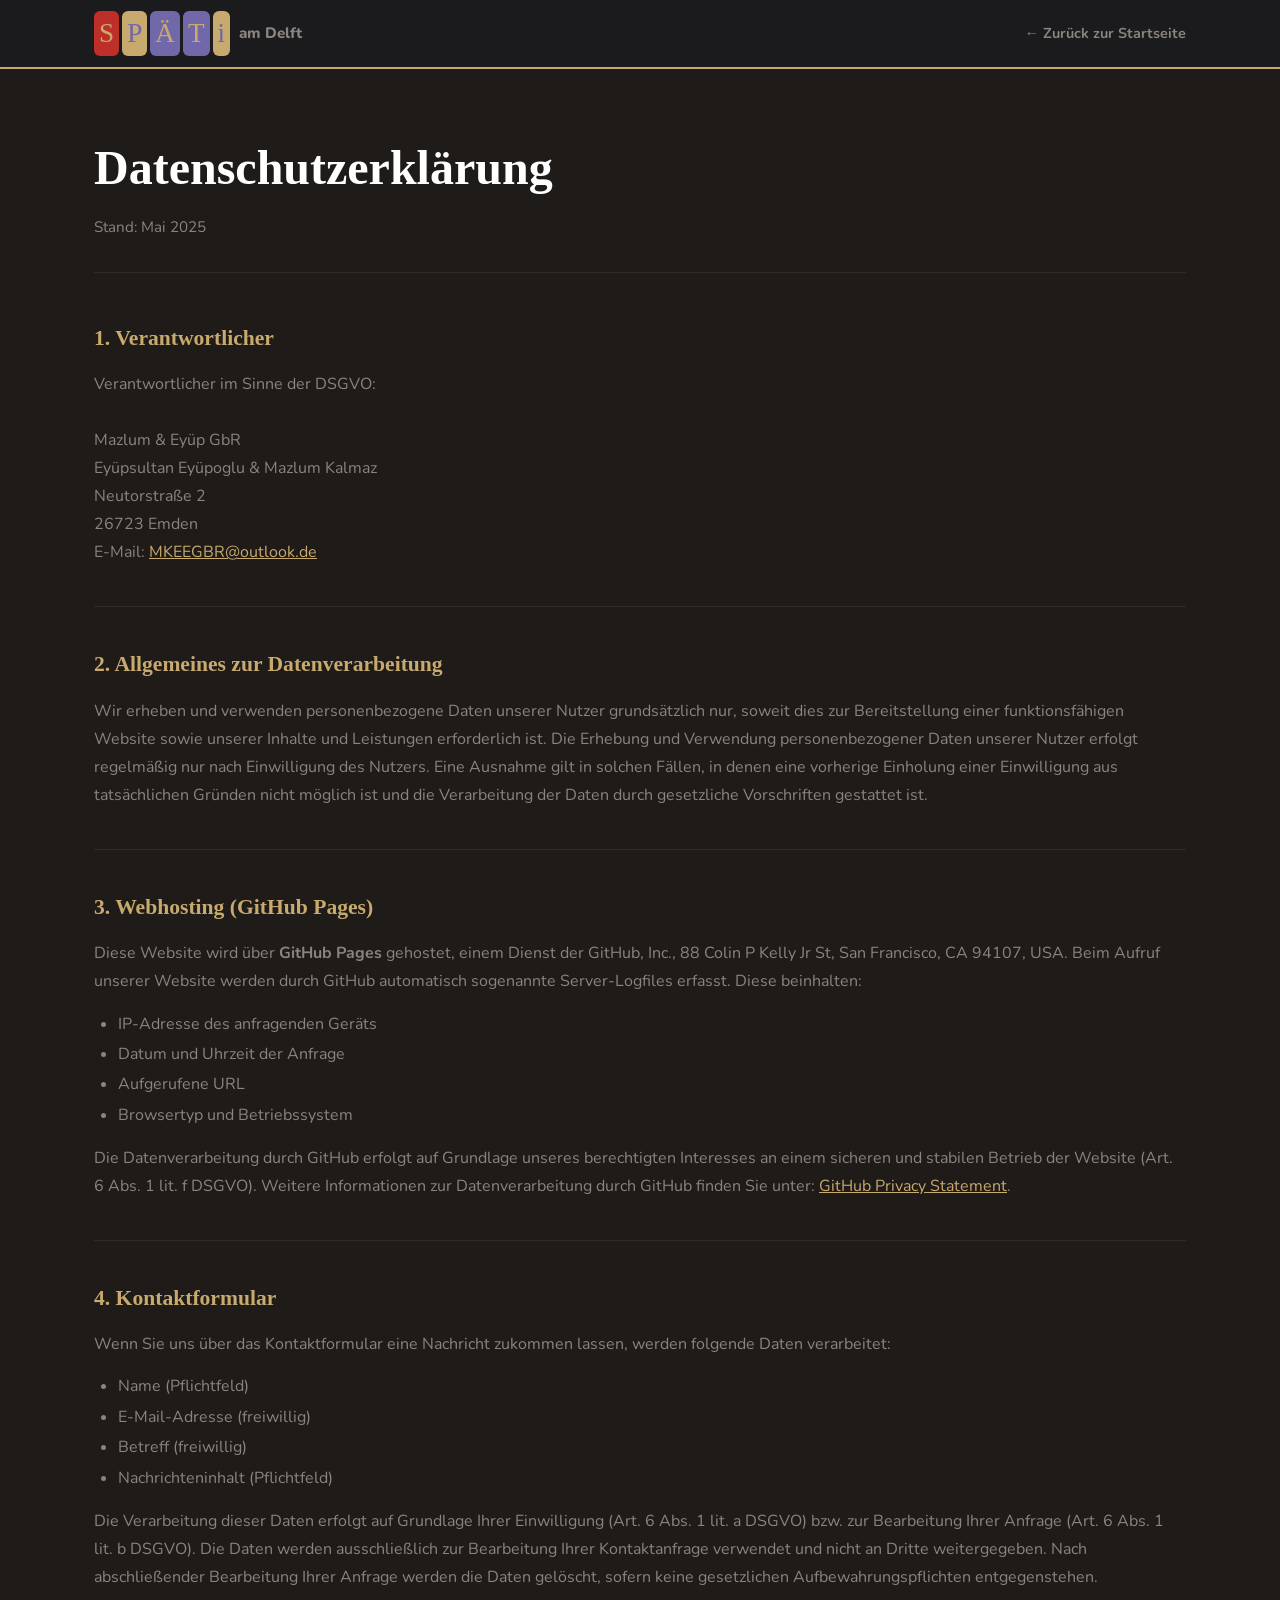
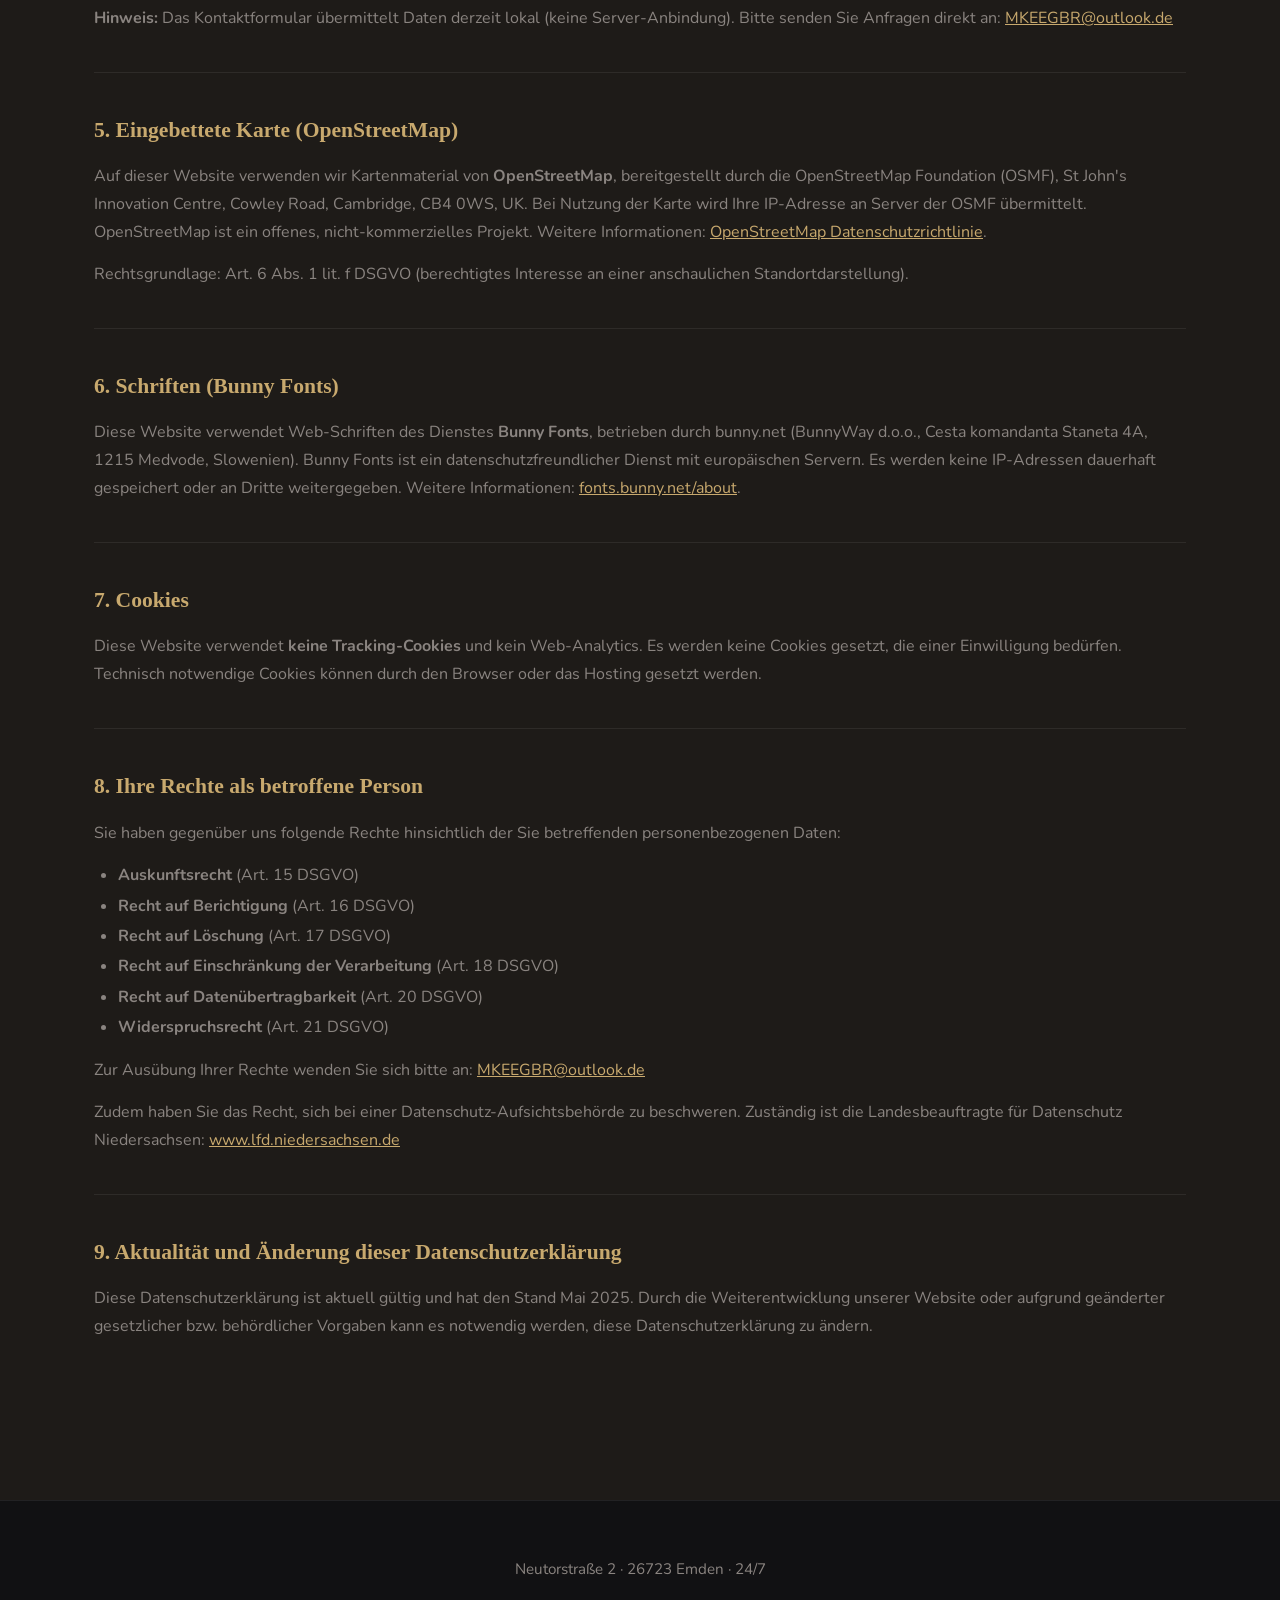
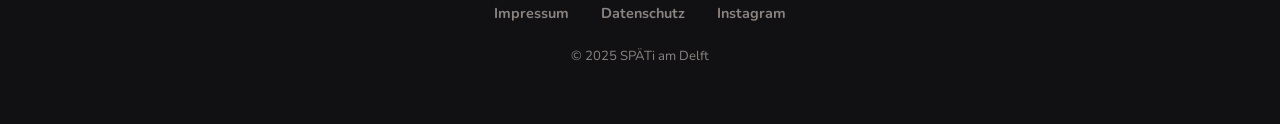
==== datenschutz.html @ f05d7976 "Add Impressum, Datenschutz and fix GDPR compliance - impressum.html: Mazlum & Eyüp GbR, both partner" ====
<!DOCTYPE html>
<html lang="de">
<head>
  <meta charset="UTF-8">
  <meta name="viewport" content="width=device-width, initial-scale=1.0">
  <title>Datenschutzerklärung – SPÄTi am Delft</title>
  <meta name="robots" content="noindex, follow">
  <link rel="preconnect" href="https://fonts.bunny.net">
  <link href="https://fonts.bunny.net/css?family=playfair-display:700,900|fredoka-one:400|nunito:400,600,700,800,900&display=swap" rel="stylesheet">
  <link rel="stylesheet" href="style.css">
  <link rel="stylesheet" href="legal.css">
</head>
<body>

  <nav id="navbar">
    <div class="nav-container">
      <a href="index.html" class="nav-logo">
        <span class="logo-s">S</span><span class="logo-p">P</span><span class="logo-ae">Ä</span><span class="logo-t">T</span><span class="logo-i">i</span>
        <span class="logo-delft">am Delft</span>
      </a>
      <a href="index.html" class="btn-back">← Zurück zur Startseite</a>
    </div>
  </nav>

  <main class="legal-page">
    <div class="container">
      <h1>Datenschutzerklärung</h1>
      <p class="legal-intro">Stand: Mai 2025</p>

      <section class="legal-section">
        <h2>1. Verantwortlicher</h2>
        <p>
          Verantwortlicher im Sinne der DSGVO:<br><br>
          Mazlum &amp; Eyüp GbR<br>
          Eyüpsultan Eyüpoglu &amp; Mazlum Kalmaz<br>
          Neutorstraße 2<br>
          26723 Emden<br>
          E-Mail: <a href="mailto:MKEEGBR@outlook.de">MKEEGBR@outlook.de</a>
        </p>
      </section>

      <section class="legal-section">
        <h2>2. Allgemeines zur Datenverarbeitung</h2>
        <p>
          Wir erheben und verwenden personenbezogene Daten unserer Nutzer grundsätzlich nur, soweit dies
          zur Bereitstellung einer funktionsfähigen Website sowie unserer Inhalte und Leistungen erforderlich ist.
          Die Erhebung und Verwendung personenbezogener Daten unserer Nutzer erfolgt regelmäßig nur nach
          Einwilligung des Nutzers. Eine Ausnahme gilt in solchen Fällen, in denen eine vorherige Einholung
          einer Einwilligung aus tatsächlichen Gründen nicht möglich ist und die Verarbeitung der Daten durch
          gesetzliche Vorschriften gestattet ist.
        </p>
      </section>

      <section class="legal-section">
        <h2>3. Webhosting (GitHub Pages)</h2>
        <p>
          Diese Website wird über <strong>GitHub Pages</strong> gehostet, einem Dienst der GitHub, Inc., 88 Colin P Kelly Jr St,
          San Francisco, CA 94107, USA. Beim Aufruf unserer Website werden durch GitHub automatisch
          sogenannte Server-Logfiles erfasst. Diese beinhalten:
        </p>
        <ul>
          <li>IP-Adresse des anfragenden Geräts</li>
          <li>Datum und Uhrzeit der Anfrage</li>
          <li>Aufgerufene URL</li>
          <li>Browsertyp und Betriebssystem</li>
        </ul>
        <p>
          Die Datenverarbeitung durch GitHub erfolgt auf Grundlage unseres berechtigten Interesses an einem
          sicheren und stabilen Betrieb der Website (Art. 6 Abs. 1 lit. f DSGVO). Weitere Informationen zur
          Datenverarbeitung durch GitHub finden Sie unter:
          <a href="https://docs.github.com/en/site-policy/privacy-policies/github-general-privacy-statement" target="_blank" rel="noopener noreferrer">GitHub Privacy Statement</a>.
        </p>
      </section>

      <section class="legal-section">
        <h2>4. Kontaktformular</h2>
        <p>
          Wenn Sie uns über das Kontaktformular eine Nachricht zukommen lassen, werden folgende Daten
          verarbeitet:
        </p>
        <ul>
          <li>Name (Pflichtfeld)</li>
          <li>E-Mail-Adresse (freiwillig)</li>
          <li>Betreff (freiwillig)</li>
          <li>Nachrichteninhalt (Pflichtfeld)</li>
        </ul>
        <p>
          Die Verarbeitung dieser Daten erfolgt auf Grundlage Ihrer Einwilligung (Art. 6 Abs. 1 lit. a DSGVO)
          bzw. zur Bearbeitung Ihrer Anfrage (Art. 6 Abs. 1 lit. b DSGVO). Die Daten werden ausschließlich
          zur Bearbeitung Ihrer Kontaktanfrage verwendet und nicht an Dritte weitergegeben. Nach abschließender
          Bearbeitung Ihrer Anfrage werden die Daten gelöscht, sofern keine gesetzlichen
          Aufbewahrungspflichten entgegenstehen.
        </p>
        <p>
          <strong>Hinweis:</strong> Das Kontaktformular übermittelt Daten derzeit lokal (keine Server-Anbindung).
          Bitte senden Sie Anfragen direkt an:
          <a href="mailto:MKEEGBR@outlook.de">MKEEGBR@outlook.de</a>
        </p>
      </section>

      <section class="legal-section">
        <h2>5. Eingebettete Karte (OpenStreetMap)</h2>
        <p>
          Auf dieser Website verwenden wir Kartenmaterial von <strong>OpenStreetMap</strong>, bereitgestellt durch die
          OpenStreetMap Foundation (OSMF), St John's Innovation Centre, Cowley Road, Cambridge, CB4 0WS, UK.
          Bei Nutzung der Karte wird Ihre IP-Adresse an Server der OSMF übermittelt. OpenStreetMap ist ein
          offenes, nicht-kommerzielles Projekt. Weitere Informationen:
          <a href="https://wiki.osmfoundation.org/wiki/Privacy_Policy" target="_blank" rel="noopener noreferrer">OpenStreetMap Datenschutzrichtlinie</a>.
        </p>
        <p>
          Rechtsgrundlage: Art. 6 Abs. 1 lit. f DSGVO (berechtigtes Interesse an einer anschaulichen
          Standortdarstellung).
        </p>
      </section>

      <section class="legal-section">
        <h2>6. Schriften (Bunny Fonts)</h2>
        <p>
          Diese Website verwendet Web-Schriften des Dienstes <strong>Bunny Fonts</strong>, betrieben durch
          bunny.net (BunnyWay d.o.o., Cesta komandanta Staneta 4A, 1215 Medvode, Slowenien).
          Bunny Fonts ist ein datenschutzfreundlicher Dienst mit europäischen Servern. Es werden
          keine IP-Adressen dauerhaft gespeichert oder an Dritte weitergegeben.
          Weitere Informationen: <a href="https://fonts.bunny.net/about" target="_blank" rel="noopener noreferrer">fonts.bunny.net/about</a>.
        </p>
      </section>

      <section class="legal-section">
        <h2>7. Cookies</h2>
        <p>
          Diese Website verwendet <strong>keine Tracking-Cookies</strong> und kein Web-Analytics. Es werden
          keine Cookies gesetzt, die einer Einwilligung bedürfen. Technisch notwendige Cookies können
          durch den Browser oder das Hosting gesetzt werden.
        </p>
      </section>

      <section class="legal-section">
        <h2>8. Ihre Rechte als betroffene Person</h2>
        <p>Sie haben gegenüber uns folgende Rechte hinsichtlich der Sie betreffenden personenbezogenen Daten:</p>
        <ul>
          <li><strong>Auskunftsrecht</strong> (Art. 15 DSGVO)</li>
          <li><strong>Recht auf Berichtigung</strong> (Art. 16 DSGVO)</li>
          <li><strong>Recht auf Löschung</strong> (Art. 17 DSGVO)</li>
          <li><strong>Recht auf Einschränkung der Verarbeitung</strong> (Art. 18 DSGVO)</li>
          <li><strong>Recht auf Datenübertragbarkeit</strong> (Art. 20 DSGVO)</li>
          <li><strong>Widerspruchsrecht</strong> (Art. 21 DSGVO)</li>
        </ul>
        <p>
          Zur Ausübung Ihrer Rechte wenden Sie sich bitte an:
          <a href="mailto:MKEEGBR@outlook.de">MKEEGBR@outlook.de</a>
        </p>
        <p>
          Zudem haben Sie das Recht, sich bei einer Datenschutz-Aufsichtsbehörde zu beschweren.
          Zuständig ist die Landesbeauftragte für Datenschutz Niedersachsen:
          <a href="https://www.lfd.niedersachsen.de" target="_blank" rel="noopener noreferrer">www.lfd.niedersachsen.de</a>
        </p>
      </section>

      <section class="legal-section">
        <h2>9. Aktualität und Änderung dieser Datenschutzerklärung</h2>
        <p>
          Diese Datenschutzerklärung ist aktuell gültig und hat den Stand Mai 2025. Durch die
          Weiterentwicklung unserer Website oder aufgrund geänderter gesetzlicher bzw. behördlicher
          Vorgaben kann es notwendig werden, diese Datenschutzerklärung zu ändern.
        </p>
      </section>
    </div>
  </main>

  <footer>
    <div class="container">
      <p class="footer-address">Neutorstraße 2 · 26723 Emden · 24/7</p>
      <nav class="footer-links">
        <a href="impressum.html">Impressum</a>
        <a href="datenschutz.html">Datenschutz</a>
        <a href="https://www.instagram.com/spaeti_amdelft/" target="_blank" rel="noopener">Instagram</a>
      </nav>
      <p class="footer-copy">© 2025 SPÄTi am Delft</p>
    </div>
  </footer>

</body>
</html>
---- style.css ----
/* === SPÄTi am Delft – Stylesheet === */

:root {
  /* Logo-Farben: vintage newspaper cutout style */
  --red:     #BE2F2A;   /* Dunkelrot wie S- und T-Block */
  --gold:    #C8A96E;   /* Khaki/Antikgold wie P- und i-Block */
  --purple:  #7068A8;   /* Lavendel-Lila wie Ä-Block */
  --white:   #FFFFFF;
  --bg:      #1E1B18;   /* Sehr dunkles Warmgrau wie Logo-Hintergrund */
  --bg-card: #272420;
  --bg-card-hover: #332E2A;
  --text:    #EDE8E2;   /* Leicht warmes Weiß */
  --muted:   #8A8480;
  --border:  rgba(255,255,255,0.07);
}

/* ── Reset & Base ── */
*, *::before, *::after { box-sizing: border-box; margin: 0; padding: 0; }

html { scroll-behavior: smooth; font-size: 16px; }

body {
  font-family: 'Nunito', sans-serif;
  background: var(--bg);
  color: var(--text);
  line-height: 1.65;
  overflow-x: hidden;
}

img { max-width: 100%; display: block; }

a { color: inherit; text-decoration: none; }

/* ── Utility ── */
.container { max-width: 1140px; margin: 0 auto; padding: 0 1.5rem; }

.highlight-gold   { color: var(--gold); }
.highlight-red    { color: var(--red); }
.highlight-purple { color: var(--purple); }

.section-title {
  font-family: 'Playfair Display', Georgia, serif;
  font-weight: 900;
  font-size: clamp(2rem, 5vw, 2.8rem);
  text-align: center;
  margin-bottom: 0.5rem;
  color: var(--white);
  line-height: 1.2;
}

.section-subtitle {
  text-align: center;
  color: var(--muted);
  font-size: 1.1rem;
  margin-bottom: 3rem;
  font-weight: 600;
}

/* ── Logo Letters ── */
.logo-s  { color: var(--gold);   background: var(--red);    border-radius: 6px; padding: 0 5px; }
.logo-p  { color: var(--purple); background: var(--gold);   border-radius: 6px; padding: 0 5px; }
.logo-ae { color: var(--gold);   background: var(--purple); border-radius: 6px; padding: 0 5px; }
.logo-t  { color: var(--gold);   background: var(--purple); border-radius: 6px; padding: 0 5px; }
.logo-i  { color: var(--purple); background: var(--gold);   border-radius: 6px; padding: 0 5px; }

/* ── Buttons ── */
.btn-primary {
  display: inline-block;
  background: var(--gold);
  color: var(--bg);
  padding: 0.8em 2em;
  border-radius: 50px;
  font-family: 'Nunito', sans-serif;
  font-weight: 900;
  font-size: 1rem;
  border: none;
  cursor: pointer;
  transition: background 0.2s, transform 0.2s, box-shadow 0.2s;
  text-transform: uppercase;
  letter-spacing: 0.04em;
}

.btn-primary:hover {
  background: #D9BC86;
  transform: translateY(-3px);
  box-shadow: 0 8px 24px rgba(200,169,110,0.4);
}

.btn-secondary {
  display: inline-block;
  background: transparent;
  color: var(--text);
  padding: 0.8em 2em;
  border-radius: 50px;
  font-family: 'Nunito', sans-serif;
  font-weight: 800;
  font-size: 1rem;
  border: 2px solid var(--border);
  cursor: pointer;
  transition: border-color 0.2s, color 0.2s, transform 0.2s;
  text-transform: uppercase;
  letter-spacing: 0.04em;
}

.btn-secondary:hover {
  border-color: var(--gold);
  color: var(--gold);
  transform: translateY(-3px);
}

.btn-small {
  display: inline-block;
  background: var(--purple);
  color: var(--white);
  padding: 0.5em 1.4em;
  border-radius: 50px;
  font-weight: 800;
  font-size: 0.85rem;
  margin-top: 0.75rem;
  transition: background 0.2s, transform 0.2s;
}

.btn-small:hover { background: #9b45c2; transform: translateY(-2px); }

/* ── Fade-in Animation ── */
.fade-in {
  opacity: 0;
  transform: translateY(28px);
  transition: opacity 0.55s ease, transform 0.55s ease;
}

.fade-in.visible {
  opacity: 1;
  transform: translateY(0);
}

/* ── NAVBAR ── */
#navbar {
  position: fixed;
  top: 0; left: 0; right: 0;
  z-index: 1000;
  background: rgba(28, 28, 30, 0.94);
  backdrop-filter: blur(14px);
  -webkit-backdrop-filter: blur(14px);
  border-bottom: 2px solid var(--gold);
  padding: 0.7rem 0;
  transition: box-shadow 0.3s;
}

#navbar.scrolled { box-shadow: 0 4px 24px rgba(0,0,0,0.5); }

.nav-container {
  max-width: 1140px;
  margin: 0 auto;
  padding: 0 1.5rem;
  display: flex;
  align-items: center;
  justify-content: space-between;
  gap: 1rem;
}

.nav-logo {
  font-family: 'Fredoka One', cursive;
  font-size: 1.7rem;
  display: flex;
  align-items: center;
  gap: 3px;
  flex-shrink: 0;
}

.logo-delft {
  color: var(--muted);
  font-family: 'Nunito', sans-serif;
  font-weight: 800;
  font-size: 0.95rem;
  margin-left: 6px;
}

.nav-links {
  list-style: none;
  display: flex;
  gap: 2.2rem;
  align-items: center;
}

.nav-links a {
  color: var(--text);
  font-weight: 700;
  font-size: 0.9rem;
  text-transform: uppercase;
  letter-spacing: 0.06em;
  transition: color 0.2s;
}

.nav-links a:hover { color: var(--gold); }

.nav-cta {
  background: var(--gold);
  color: var(--bg) !important;
  padding: 0.4em 1.2em;
  border-radius: 50px;
  transition: background 0.2s, transform 0.2s !important;
}

.nav-cta:hover { background: #D9BC86 !important; transform: translateY(-2px); }

.nav-toggle {
  display: none;
  flex-direction: column;
  gap: 5px;
  background: none;
  border: none;
  cursor: pointer;
  padding: 6px;
  z-index: 1001;
}

.nav-toggle span {
  display: block;
  width: 26px; height: 3px;
  background: var(--text);
  border-radius: 3px;
  transition: all 0.3s;
}

.nav-toggle.open span:nth-child(1) { transform: rotate(45deg) translate(5px, 6px); }
.nav-toggle.open span:nth-child(2) { opacity: 0; }
.nav-toggle.open span:nth-child(3) { transform: rotate(-45deg) translate(5px, -6px); }

/* ── HERO ── */
#hero {
  min-height: 100svh;
  display: flex;
  flex-direction: column;
  align-items: center;
  justify-content: center;
  text-align: center;
  padding: 7rem 1.5rem 5rem;
  position: relative;
  overflow: hidden;
  background: radial-gradient(ellipse at 50% 0%, #251D10 0%, var(--bg) 65%);
}

.hero-bg-glow {
  position: absolute;
  width: 700px; height: 700px;
  border-radius: 50%;
  background: radial-gradient(circle, rgba(200,169,110,0.08) 0%, transparent 70%);
  top: 50%; left: 50%;
  transform: translate(-50%, -50%);
  pointer-events: none;
}

.hero-content {
  position: relative;
  z-index: 1;
  display: flex;
  flex-direction: column;
  align-items: center;
  gap: 1.4rem;
}

.hero-logo-img {
  width: min(540px, 90vw);
  height: auto;
  border-radius: 18px;
  box-shadow: 0 16px 48px rgba(0,0,0,0.55);
  margin-bottom: 0.5rem;
  transition: transform 0.3s ease;
}

.block {
  font-family: 'Fredoka One', cursive;
  font-size: clamp(2.8rem, 9vw, 5.5rem);
  width: clamp(62px, 13vw, 100px);
  height: clamp(62px, 13vw, 100px);
  display: flex;
  align-items: center;
  justify-content: center;
  border-radius: 14px;
  box-shadow: 0 10px 28px rgba(0,0,0,0.45);
  transition: transform 0.3s cubic-bezier(0.34,1.56,0.64,1);
  cursor: default;
  user-select: none;
}

.block:nth-child(1) { transform: rotate(-4deg); }
.block:nth-child(2) { transform: rotate(2deg); }
.block:nth-child(3) { transform: rotate(-5deg); }
.block:nth-child(4) { transform: rotate(3deg); }
.block:nth-child(5) { transform: rotate(-2deg); }

.block:hover { transform: rotate(0deg) scale(1.15) !important; }

.block-red    { background: var(--red);    color: var(--gold); }
.block-gold   { background: var(--gold);   color: var(--purple); }
.block-purple { background: var(--purple); color: var(--gold); }

.hero-subtitle {
  font-family: 'Fredoka One', cursive;
  font-size: clamp(1.4rem, 4vw, 2.2rem);
  color: var(--white);
  background: rgba(255,255,255,0.08);
  border: 1px solid rgba(255,255,255,0.12);
  padding: 0.25em 1em;
  border-radius: 10px;
  letter-spacing: 0.15em;
  text-transform: uppercase;
}

.badge-247 {
  font-family: 'Fredoka One', cursive;
  font-size: clamp(2rem, 6vw, 3.2rem);
  background: var(--gold);
  color: var(--bg);
  padding: 0.2em 0.85em;
  border-radius: 50px;
  box-shadow: 0 0 32px rgba(200,169,110,0.4);
  animation: glow 2.5s ease-in-out infinite;
}

@keyframes glow {
  0%, 100% { box-shadow: 0 0 32px rgba(200,169,110,0.4); }
  50%       { box-shadow: 0 0 55px rgba(200,169,110,0.65); }
}

.hero-tagline {
  font-size: clamp(1rem, 2.5vw, 1.3rem);
  color: var(--muted);
  font-weight: 700;
}

.hero-tags {
  display: flex;
  flex-wrap: wrap;
  gap: 0.6rem;
  justify-content: center;
  max-width: 600px;
}

.hero-tags span {
  background: rgba(255,255,255,0.06);
  border: 1px solid var(--border);
  color: var(--text);
  padding: 0.4em 1em;
  border-radius: 50px;
  font-size: 0.9rem;
  font-weight: 700;
  transition: border-color 0.2s, background 0.2s;
}

.hero-tags span:hover {
  border-color: var(--gold);
  background: rgba(245,168,0,0.08);
}

.hero-actions {
  display: flex;
  gap: 1rem;
  flex-wrap: wrap;
  justify-content: center;
  margin-top: 0.5rem;
}

.hero-scroll {
  position: absolute;
  bottom: 2rem;
  font-size: 1.6rem;
  color: var(--gold);
  animation: bounce 2.2s ease-in-out infinite;
}

@keyframes bounce {
  0%, 100% { transform: translateY(0); }
  50%       { transform: translateY(10px); }
}

/* ── ABOUT ── */
#about {
  background: var(--bg-card);
  padding: 5rem 0;
}

.about-grid {
  display: grid;
  grid-template-columns: repeat(auto-fit, minmax(270px, 1fr));
  gap: 1.75rem;
}

.about-card {
  background: var(--bg);
  border-radius: 18px;
  padding: 2rem 1.75rem;
  border-top: 4px solid var(--card-color);
  transition: transform 0.3s ease, box-shadow 0.3s ease;
}

.about-card:hover {
  transform: translateY(-7px);
  box-shadow: 0 16px 40px rgba(0,0,0,0.3);
}

.about-icon { font-size: 2.5rem; margin-bottom: 0.9rem; }

.about-card h3 {
  font-family: 'Fredoka One', cursive;
  font-size: 1.45rem;
  color: var(--card-color);
  margin-bottom: 0.5rem;
}

.about-card p { color: var(--muted); font-size: 0.95rem; }

/* ── SORTIMENT ── */
#sortiment { padding: 6rem 0; }

.products-grid {
  display: grid;
  grid-template-columns: repeat(auto-fill, minmax(220px, 1fr));
  gap: 1.5rem;
}

.product-card {
  background: var(--bg-card);
  border-radius: 18px;
  padding: 2rem 1.5rem;
  text-align: center;
  border: 1px solid var(--border);
  transition: transform 0.3s, border-color 0.3s, background 0.3s;
  display: flex;
  flex-direction: column;
  align-items: center;
  gap: 0.5rem;
}

.product-card:hover {
  transform: translateY(-5px);
  border-color: var(--gold);
  background: var(--bg-card-hover);
}

.product-emoji { font-size: 3rem; }

.product-card h3 {
  font-family: 'Fredoka One', cursive;
  font-size: 1.35rem;
  color: var(--white);
}

.product-card p { color: var(--muted); font-size: 0.9rem; line-height: 1.5; }

.product-card-cta {
  background: linear-gradient(135deg, #4a1275, var(--purple));
  border-color: var(--purple) !important;
}

.product-card-cta h3 { color: var(--white); }
.product-card-cta p  { color: rgba(255,255,255,0.75); }

/* ── STANDORT ── */
#standort {
  background: var(--bg-card);
  padding: 6rem 0;
}

.standort-grid {
  display: grid;
  grid-template-columns: 1fr 1.4fr;
  gap: 3.5rem;
  align-items: start;
}

.standort-info {
  display: flex;
  flex-direction: column;
  gap: 2rem;
}

.info-block {
  display: flex;
  gap: 1.2rem;
  align-items: flex-start;
}

.info-icon { font-size: 1.9rem; flex-shrink: 0; margin-top: 2px; }

.info-block h3 {
  font-family: 'Fredoka One', cursive;
  font-size: 1.25rem;
  color: var(--gold);
  margin-bottom: 0.25rem;
}

.info-block p { color: var(--muted); line-height: 1.55; }

.open-247 {
  font-family: 'Fredoka One', cursive;
  font-size: 2.4rem;
  color: var(--gold) !important;
  line-height: 1;
}

.open-text { font-size: 0.9rem; margin-top: 0.3rem; }

.map-container {
  border-radius: 18px;
  overflow: hidden;
  box-shadow: 0 8px 32px rgba(0,0,0,0.4);
}

.map-container iframe { display: block; width: 100%; }

.map-container small {
  display: block;
  text-align: right;
  padding: 0.4rem 0.6rem;
  background: #111;
  font-size: 0.75rem;
}

.map-container small a { color: var(--muted); }
.map-container small a:hover { color: var(--gold); }

/* ── INSTAGRAM ── */
#instagram { padding: 6rem 0; text-align: center; }

.instagram-box {
  display: flex;
  align-items: center;
  justify-content: center;
  gap: 2rem;
  background: linear-gradient(135deg, rgba(240,148,51,0.12), rgba(188,24,136,0.12));
  border: 1px solid rgba(255,255,255,0.08);
  border-radius: 24px;
  padding: 2.5rem 3rem;
  max-width: 680px;
  margin: 0 auto 2.5rem;
  flex-wrap: wrap;
}

.ig-icon-wrap {
  width: 90px; height: 90px;
  background: linear-gradient(135deg, #f09433, #e6683c, #dc2743, #cc2366, #bc1888);
  border-radius: 22px;
  display: flex;
  align-items: center;
  justify-content: center;
  flex-shrink: 0;
}

.ig-text { text-align: left; }

.ig-handle {
  font-family: 'Fredoka One', cursive;
  font-size: 1.6rem;
  color: var(--white);
}

.ig-desc { color: var(--muted); font-size: 0.95rem; margin-top: 0.25rem; }

.btn-instagram {
  display: inline-flex;
  align-items: center;
  gap: 0.6rem;
  background: linear-gradient(135deg, #f09433, #e6683c, #dc2743, #cc2366, #bc1888);
  color: white;
  padding: 0.85em 2em;
  border-radius: 50px;
  font-family: 'Nunito', sans-serif;
  font-weight: 900;
  font-size: 1rem;
  transition: transform 0.2s, box-shadow 0.2s;
  text-transform: uppercase;
  letter-spacing: 0.04em;
  flex-shrink: 0;
}

.btn-instagram:hover {
  transform: translateY(-3px);
  box-shadow: 0 8px 24px rgba(220,39,67,0.4);
}

/* ── KONTAKT ── */
#kontakt {
  background: var(--bg-card);
  padding: 6rem 0;
}

.contact-form {
  max-width: 640px;
  margin: 0 auto;
  display: flex;
  flex-direction: column;
  gap: 1.4rem;
}

.form-row {
  display: grid;
  grid-template-columns: 1fr 1fr;
  gap: 1.2rem;
}

.form-group {
  display: flex;
  flex-direction: column;
  gap: 0.45rem;
}

.form-group label {
  font-weight: 800;
  font-size: 0.9rem;
  text-transform: uppercase;
  letter-spacing: 0.05em;
  color: var(--text);
}

.optional { color: var(--muted); font-weight: 600; text-transform: none; }

.form-group input,
.form-group textarea,
.form-group select {
  background: var(--bg);
  border: 2px solid var(--border);
  border-radius: 12px;
  padding: 0.85em 1.1em;
  color: var(--text);
  font-family: 'Nunito', sans-serif;
  font-size: 1rem;
  font-weight: 600;
  transition: border-color 0.2s;
  resize: vertical;
  -webkit-appearance: none;
  appearance: none;
}

.form-group select {
  cursor: pointer;
  background-image: url("data:image/svg+xml,%3Csvg xmlns='http://www.w3.org/2000/svg' width='12' height='8' viewBox='0 0 12 8'%3E%3Cpath fill='%238A8A8E' d='M1 1l5 5 5-5'/%3E%3C/svg%3E");
  background-repeat: no-repeat;
  background-position: right 1rem center;
  padding-right: 2.5rem;
}

.form-group select option { background: var(--bg-card); }

.form-group input:focus,
.form-group textarea:focus,
.form-group select:focus {
  outline: none;
  border-color: var(--gold);
}

.btn-submit { align-self: flex-start; }

.form-privacy {
  font-size: 0.82rem;
  color: var(--muted);
  line-height: 1.5;
}

.form-privacy a { color: var(--gold); text-decoration: underline; }

.form-success,
.form-error {
  display: none;
  text-align: center;
  font-weight: 700;
  font-size: 1rem;
  padding: 0.75em;
  border-radius: 10px;
}

.form-success { color: #4ade80; background: rgba(74,222,128,0.1); }
.form-error   { color: #f87171; background: rgba(248,113,113,0.1); }

/* ── FOOTER ── */
footer {
  background: #111113;
  text-align: center;
  padding: 3.5rem 1.5rem;
  border-top: 1px solid var(--border);
}

.footer-logo {
  font-family: 'Fredoka One', cursive;
  font-size: 2rem;
  display: inline-flex;
  align-items: center;
  gap: 3px;
  margin-bottom: 1rem;
}

.footer-logo-text {
  color: var(--muted);
  font-family: 'Nunito', sans-serif;
  font-weight: 800;
  font-size: 1rem;
  margin-left: 6px;
}

.footer-address { color: var(--muted); margin-bottom: 1.25rem; font-size: 0.95rem; }

.footer-links {
  display: flex;
  justify-content: center;
  gap: 2rem;
  margin-bottom: 1.25rem;
  flex-wrap: wrap;
}

.footer-links a {
  color: var(--muted);
  font-size: 0.9rem;
  font-weight: 700;
  transition: color 0.2s;
}

.footer-links a:hover { color: var(--gold); }

.footer-copy { color: var(--muted); font-size: 0.82rem; }

/* ── RESPONSIVE ── */
@media (max-width: 900px) {
  .standort-grid { grid-template-columns: 1fr; }
  .map-container { order: -1; }
}

@media (max-width: 768px) {
  .nav-toggle { display: flex; }

  .nav-links {
    position: fixed;
    top: 0; left: 0; right: 0; bottom: 0;
    background: rgba(18, 18, 20, 0.98);
    flex-direction: column;
    align-items: center;
    justify-content: center;
    gap: 2rem;
    font-size: 1.1rem;
    transform: translateX(100%);
    transition: transform 0.35s ease;
  }

  .nav-links.open { transform: translateX(0); }

  .nav-links .nav-cta { padding: 0.7em 2.5em; font-size: 1.1rem; }

  .hero-logo { gap: 5px; }

  .form-row { grid-template-columns: 1fr; }

  .instagram-box { flex-direction: column; text-align: center; }
  .ig-text { text-align: center; }

  #hero { padding: 6rem 1rem 4rem; }

  section { padding: 4.5rem 0; }
}

@media (max-width: 480px) {
  .hero-actions { flex-direction: column; align-items: center; }
  .products-grid { grid-template-columns: 1fr 1fr; }
  .about-grid { grid-template-columns: 1fr; }
}
---- legal.css ----
/* === Legal pages (Impressum / Datenschutz) === */

.btn-back {
  color: var(--muted);
  font-weight: 700;
  font-size: 0.9rem;
  transition: color 0.2s;
  white-space: nowrap;
}

.btn-back:hover { color: var(--gold); }

.legal-page {
  padding: 8rem 0 5rem;
  min-height: 80vh;
}

.legal-page h1 {
  font-family: 'Playfair Display', Georgia, serif;
  font-weight: 900;
  font-size: clamp(2rem, 5vw, 3rem);
  color: var(--white);
  margin-bottom: 0.5rem;
}

.legal-intro {
  color: var(--muted);
  font-size: 0.95rem;
  margin-bottom: 3rem;
  padding-bottom: 2rem;
  border-bottom: 1px solid var(--border);
}

.legal-section {
  margin-bottom: 2.5rem;
  padding-bottom: 2.5rem;
  border-bottom: 1px solid var(--border);
}

.legal-section:last-child {
  border-bottom: none;
}

.legal-section h2 {
  font-family: 'Fredoka One', cursive;
  font-size: 1.35rem;
  color: var(--gold);
  margin-bottom: 0.85rem;
}

.legal-section p {
  color: var(--muted);
  line-height: 1.75;
  margin-bottom: 0.85rem;
}

.legal-section p:last-child { margin-bottom: 0; }

.legal-section ul {
  color: var(--muted);
  padding-left: 1.5rem;
  line-height: 1.9;
  margin-bottom: 0.85rem;
}

.legal-section a {
  color: var(--gold);
  text-decoration: underline;
  word-break: break-all;
}

.legal-section a:hover { color: #D9BC86; }

.legal-section em {
  color: var(--muted);
  font-style: italic;
  font-size: 0.9rem;
}
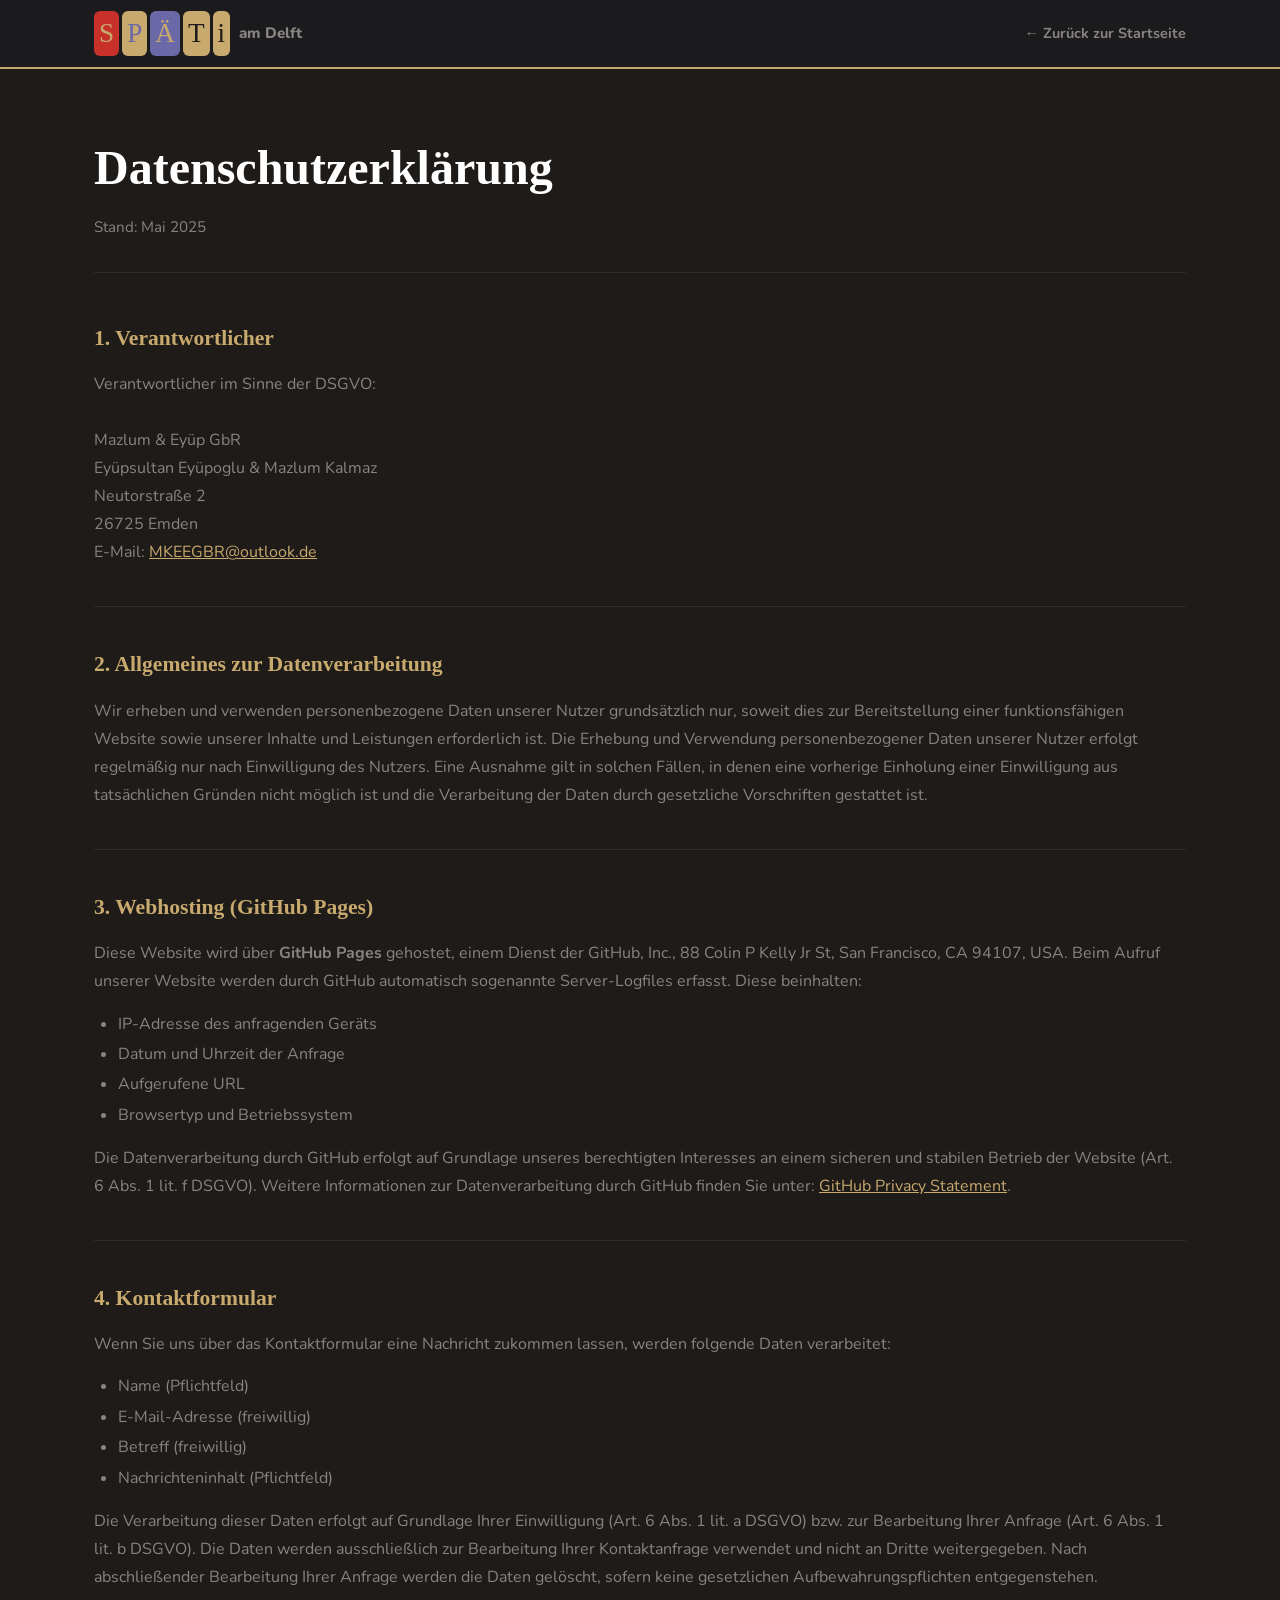
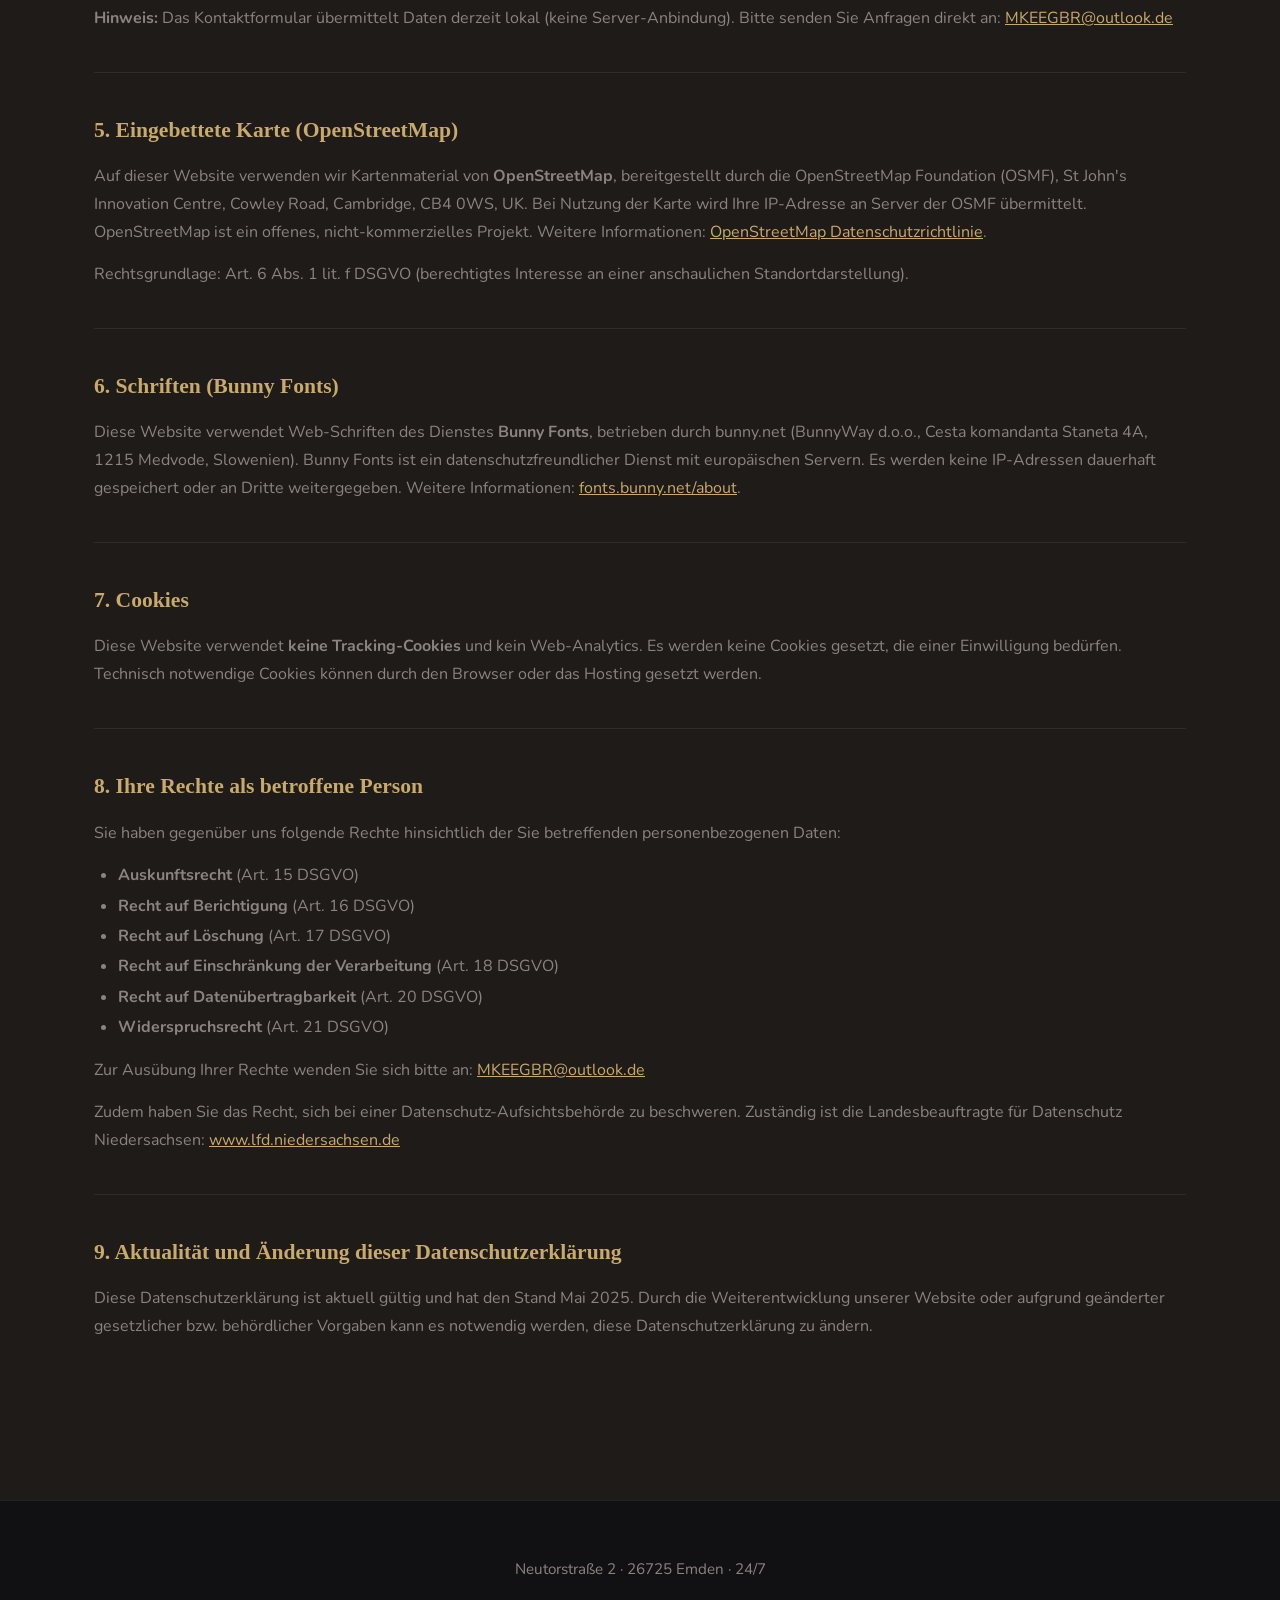
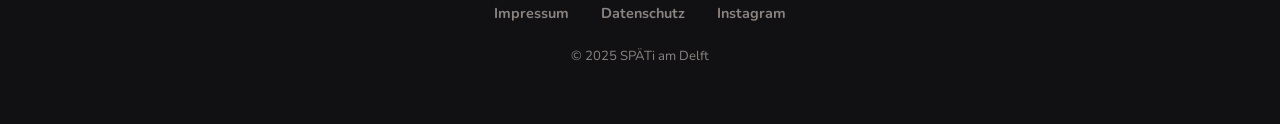
==== commit c59934a8: "Fix exact coordinates and postal code (26725) - Koordinaten auf exakte Google Maps Position gesetzt " ====
--- a/datenschutz.html
+++ b/datenschutz.html
@@ -34,7 +34,7 @@
           Mazlum &amp; Eyüp GbR<br>
           Eyüpsultan Eyüpoglu &amp; Mazlum Kalmaz<br>
           Neutorstraße 2<br>
-          26723 Emden<br>
+          26725 Emden<br>
           E-Mail: <a href="mailto:MKEEGBR@outlook.de">MKEEGBR@outlook.de</a>
         </p>
       </section>
@@ -168,7 +168,7 @@
 
   <footer>
     <div class="container">
-      <p class="footer-address">Neutorstraße 2 · 26723 Emden · 24/7</p>
+      <p class="footer-address">Neutorstraße 2 · 26725 Emden · 24/7</p>
       <nav class="footer-links">
         <a href="impressum.html">Impressum</a>
         <a href="datenschutz.html">Datenschutz</a>
--- a/style.css
+++ b/style.css
@@ -2,7 +2,7 @@
 
 :root {
   /* Logo-Farben: vintage newspaper cutout style */
-  --red:     #BE2F2A;   /* Dunkelrot wie S- und T-Block */
+  --red:     #C8302A;   /* Kräftiges Rot wie S-Block im Logo */
   --gold:    #C8A96E;   /* Khaki/Antikgold wie P- und i-Block */
   --purple:  #7068A8;   /* Lavendel-Lila wie Ä-Block */
   --white:   #FFFFFF;
@@ -57,11 +57,11 @@
 }
 
 /* ── Logo Letters ── */
-.logo-s  { color: var(--gold);   background: var(--red);    border-radius: 6px; padding: 0 5px; }
-.logo-p  { color: var(--purple); background: var(--gold);   border-radius: 6px; padding: 0 5px; }
-.logo-ae { color: var(--gold);   background: var(--purple); border-radius: 6px; padding: 0 5px; }
-.logo-t  { color: var(--gold);   background: var(--purple); border-radius: 6px; padding: 0 5px; }
-.logo-i  { color: var(--purple); background: var(--gold);   border-radius: 6px; padding: 0 5px; }
+.logo-s  { color: #C8A96E;   background: #C8302A;    border-radius: 6px; padding: 0 5px; }
+.logo-p  { color: #6B68A8;   background: #C8A96E;    border-radius: 6px; padding: 0 5px; }
+.logo-ae { color: #C8A96E;   background: #6B68A8;    border-radius: 6px; padding: 0 5px; }
+.logo-t  { color: #1E1B18;   background: #C8A96E;    border-radius: 6px; padding: 0 5px; }
+.logo-i  { color: #1E1B18;   background: #C8A96E;    border-radius: 6px; padding: 0 5px; }
 
 /* ── Buttons ── */
 .btn-primary {
@@ -309,19 +309,33 @@
 }
 
 .badge-247 {
-  font-family: 'Fredoka One', cursive;
-  font-size: clamp(2rem, 6vw, 3.2rem);
+  display: inline-flex;
+  align-items: center;
+  gap: 0.5em;
+  font-family: 'Nunito', sans-serif;
+  font-weight: 800;
+  font-size: 0.95rem;
+  text-transform: uppercase;
+  letter-spacing: 0.1em;
+  color: var(--gold);
+  border: 1.5px solid rgba(200,169,110,0.35);
+  background: rgba(200,169,110,0.08);
+  padding: 0.45em 1.1em;
+  border-radius: 50px;
+}
+
+.badge-dot {
+  width: 8px;
+  height: 8px;
+  border-radius: 50%;
   background: var(--gold);
-  color: var(--bg);
-  padding: 0.2em 0.85em;
-  border-radius: 50px;
-  box-shadow: 0 0 32px rgba(200,169,110,0.4);
-  animation: glow 2.5s ease-in-out infinite;
-}
-
-@keyframes glow {
-  0%, 100% { box-shadow: 0 0 32px rgba(200,169,110,0.4); }
-  50%       { box-shadow: 0 0 55px rgba(200,169,110,0.65); }
+  flex-shrink: 0;
+  animation: pulse-dot 2s ease-in-out infinite;
+}
+
+@keyframes pulse-dot {
+  0%, 100% { opacity: 1; transform: scale(1); }
+  50%       { opacity: 0.5; transform: scale(0.7); }
 }
 
 .hero-tagline {
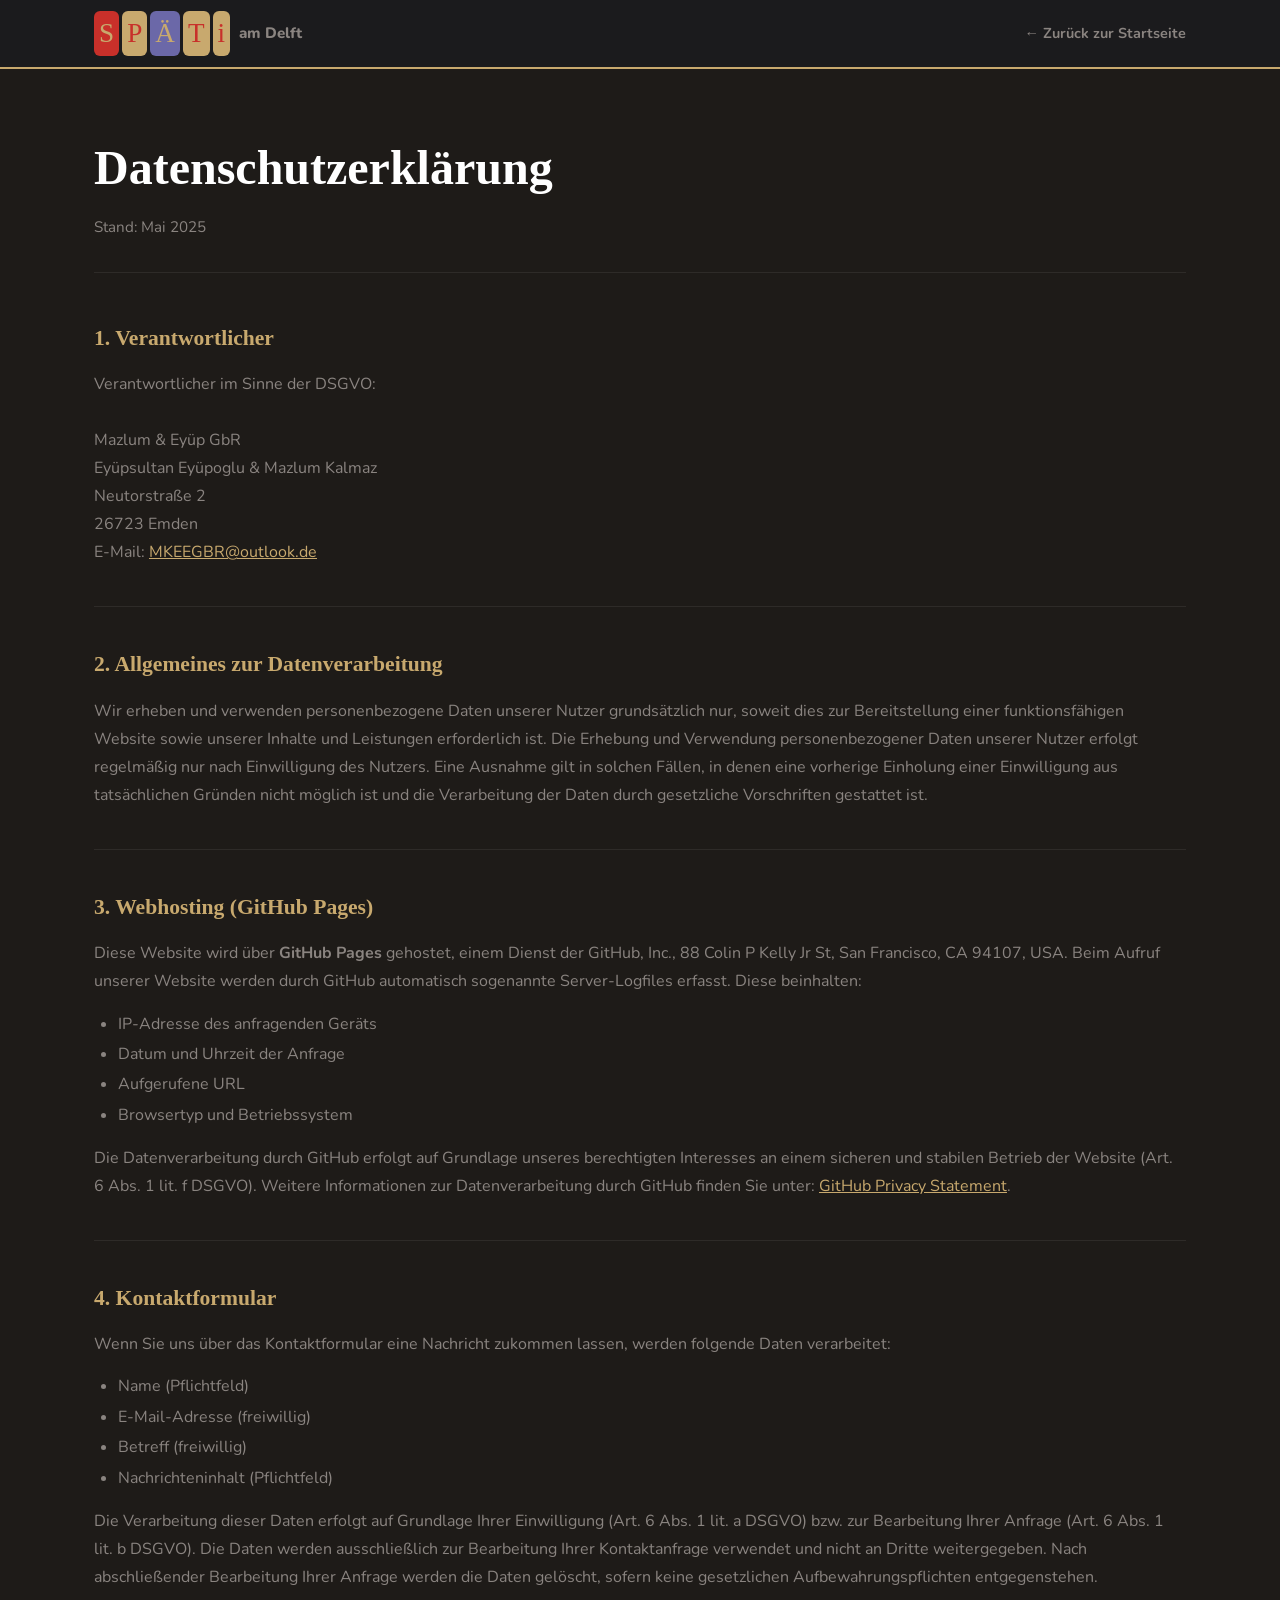
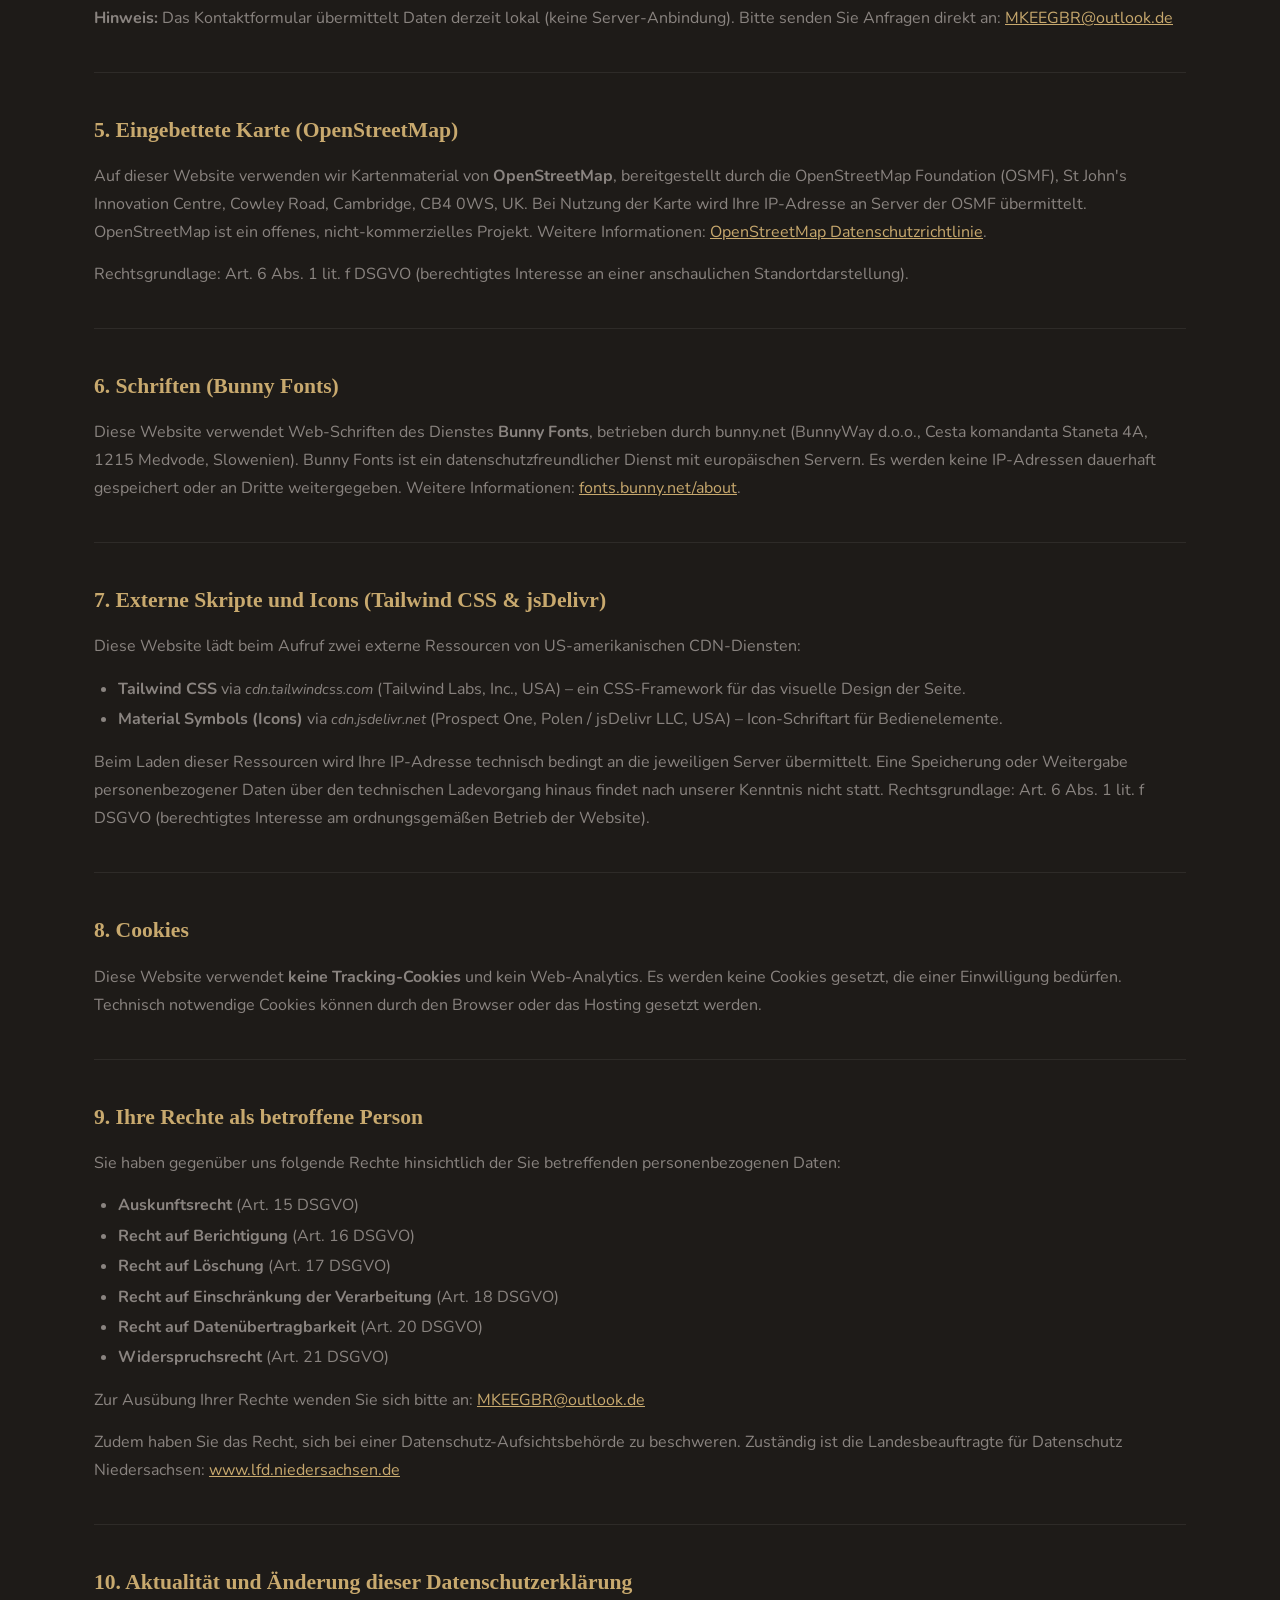
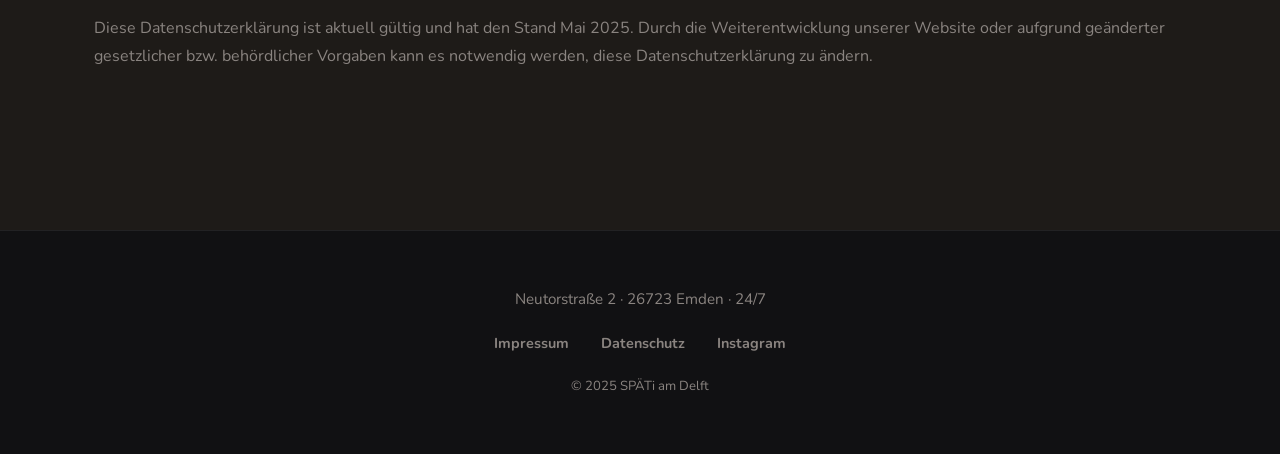
==== commit f560ec97: "Fix map pin to correct coordinates + extend Datenschutz for CDN services - Map marker corrected to 5" ====
--- a/datenschutz.html
+++ b/datenschutz.html
@@ -34,7 +34,7 @@
           Mazlum &amp; Eyüp GbR<br>
           Eyüpsultan Eyüpoglu &amp; Mazlum Kalmaz<br>
           Neutorstraße 2<br>
-          26725 Emden<br>
+          26723 Emden<br>
           E-Mail: <a href="mailto:MKEEGBR@outlook.de">MKEEGBR@outlook.de</a>
         </p>
       </section>
@@ -125,7 +125,30 @@
       </section>
 
       <section class="legal-section">
-        <h2>7. Cookies</h2>
+        <h2>7. Externe Skripte und Icons (Tailwind CSS &amp; jsDelivr)</h2>
+        <p>
+          Diese Website lädt beim Aufruf zwei externe Ressourcen von US-amerikanischen CDN-Diensten:
+        </p>
+        <ul>
+          <li>
+            <strong>Tailwind CSS</strong> via <em>cdn.tailwindcss.com</em> (Tailwind Labs, Inc., USA) –
+            ein CSS-Framework für das visuelle Design der Seite.
+          </li>
+          <li>
+            <strong>Material Symbols (Icons)</strong> via <em>cdn.jsdelivr.net</em> (Prospect One, Polen /
+            jsDelivr LLC, USA) – Icon-Schriftart für Bedienelemente.
+          </li>
+        </ul>
+        <p>
+          Beim Laden dieser Ressourcen wird Ihre IP-Adresse technisch bedingt an die jeweiligen Server
+          übermittelt. Eine Speicherung oder Weitergabe personenbezogener Daten über den technischen
+          Ladevorgang hinaus findet nach unserer Kenntnis nicht statt. Rechtsgrundlage: Art. 6 Abs. 1
+          lit. f DSGVO (berechtigtes Interesse am ordnungsgemäßen Betrieb der Website).
+        </p>
+      </section>
+
+      <section class="legal-section">
+        <h2>8. Cookies</h2>
         <p>
           Diese Website verwendet <strong>keine Tracking-Cookies</strong> und kein Web-Analytics. Es werden
           keine Cookies gesetzt, die einer Einwilligung bedürfen. Technisch notwendige Cookies können
@@ -134,7 +157,7 @@
       </section>
 
       <section class="legal-section">
-        <h2>8. Ihre Rechte als betroffene Person</h2>
+        <h2>9. Ihre Rechte als betroffene Person</h2>
         <p>Sie haben gegenüber uns folgende Rechte hinsichtlich der Sie betreffenden personenbezogenen Daten:</p>
         <ul>
           <li><strong>Auskunftsrecht</strong> (Art. 15 DSGVO)</li>
@@ -156,7 +179,7 @@
       </section>
 
       <section class="legal-section">
-        <h2>9. Aktualität und Änderung dieser Datenschutzerklärung</h2>
+        <h2>10. Aktualität und Änderung dieser Datenschutzerklärung</h2>
         <p>
           Diese Datenschutzerklärung ist aktuell gültig und hat den Stand Mai 2025. Durch die
           Weiterentwicklung unserer Website oder aufgrund geänderter gesetzlicher bzw. behördlicher
@@ -168,7 +191,7 @@
 
   <footer>
     <div class="container">
-      <p class="footer-address">Neutorstraße 2 · 26725 Emden · 24/7</p>
+      <p class="footer-address">Neutorstraße 2 · 26723 Emden · 24/7</p>
       <nav class="footer-links">
         <a href="impressum.html">Impressum</a>
         <a href="datenschutz.html">Datenschutz</a>
--- a/style.css
+++ b/style.css
@@ -1,39 +1,25 @@
 /* === SPÄTi am Delft – Stylesheet === */
 
 :root {
-  /* Logo-Farben: vintage newspaper cutout style */
-  --red:     #C8302A;   /* Kräftiges Rot wie S-Block im Logo */
-  --gold:    #C8A96E;   /* Khaki/Antikgold wie P- und i-Block */
-  --purple:  #7068A8;   /* Lavendel-Lila wie Ä-Block */
+  --red:     #C8302A;
+  --gold:    #C8A96E;
+  --purple:  #7068A8;
   --white:   #FFFFFF;
-  --bg:      #1E1B18;   /* Sehr dunkles Warmgrau wie Logo-Hintergrund */
+  --bg:      #1E1B18;
   --bg-card: #272420;
   --bg-card-hover: #332E2A;
-  --text:    #EDE8E2;   /* Leicht warmes Weiß */
+  --text:    #EDE8E2;
   --muted:   #8A8480;
   --border:  rgba(255,255,255,0.07);
 }
 
-/* ── Reset & Base ── */
 *, *::before, *::after { box-sizing: border-box; margin: 0; padding: 0; }
-
 html { scroll-behavior: smooth; font-size: 16px; }
-
-body {
-  font-family: 'Nunito', sans-serif;
-  background: var(--bg);
-  color: var(--text);
-  line-height: 1.65;
-  overflow-x: hidden;
-}
-
+body { font-family: 'Nunito', sans-serif; background: var(--bg); color: var(--text); line-height: 1.65; overflow-x: hidden; }
 img { max-width: 100%; display: block; }
-
 a { color: inherit; text-decoration: none; }
 
-/* ── Utility ── */
 .container { max-width: 1140px; margin: 0 auto; padding: 0 1.5rem; }
-
 .highlight-gold   { color: var(--gold); }
 .highlight-red    { color: var(--red); }
 .highlight-purple { color: var(--purple); }
@@ -57,680 +43,379 @@
 }
 
 /* ── Logo Letters ── */
-.logo-s  { color: #C8A96E;   background: #C8302A;    border-radius: 6px; padding: 0 5px; }
-.logo-p  { color: #6B68A8;   background: #C8A96E;    border-radius: 6px; padding: 0 5px; }
-.logo-ae { color: #C8A96E;   background: #6B68A8;    border-radius: 6px; padding: 0 5px; }
-.logo-t  { color: #1E1B18;   background: #C8A96E;    border-radius: 6px; padding: 0 5px; }
-.logo-i  { color: #1E1B18;   background: #C8A96E;    border-radius: 6px; padding: 0 5px; }
+.logo-s  { color: #C8A96E; background: #C8302A; border-radius: 6px; padding: 0 5px; }
+.logo-p  { color: #C8302A; background: #C8A96E; border-radius: 6px; padding: 0 5px; }
+.logo-ae { color: #C8A96E; background: #6B68A8; border-radius: 6px; padding: 0 5px; }
+.logo-t  { color: #C8302A; background: #C8A96E; border-radius: 6px; padding: 0 5px; }
+.logo-i  { color: #C8302A; background: #C8A96E; border-radius: 6px; padding: 0 5px; }
 
 /* ── Buttons ── */
 .btn-primary {
-  display: inline-block;
-  background: var(--gold);
-  color: var(--bg);
-  padding: 0.8em 2em;
-  border-radius: 50px;
-  font-family: 'Nunito', sans-serif;
-  font-weight: 900;
-  font-size: 1rem;
-  border: none;
-  cursor: pointer;
+  display: inline-block; background: var(--gold); color: var(--bg);
+  padding: 0.8em 2em; border-radius: 50px; font-family: 'Nunito', sans-serif;
+  font-weight: 900; font-size: 1rem; border: none; cursor: pointer;
   transition: background 0.2s, transform 0.2s, box-shadow 0.2s;
-  text-transform: uppercase;
-  letter-spacing: 0.04em;
-}
-
-.btn-primary:hover {
-  background: #D9BC86;
-  transform: translateY(-3px);
-  box-shadow: 0 8px 24px rgba(200,169,110,0.4);
-}
+  text-transform: uppercase; letter-spacing: 0.04em;
+}
+.btn-primary:hover { background: #D9BC86; transform: translateY(-3px); box-shadow: 0 8px 24px rgba(200,169,110,0.4); }
 
 .btn-secondary {
-  display: inline-block;
-  background: transparent;
-  color: var(--text);
-  padding: 0.8em 2em;
-  border-radius: 50px;
-  font-family: 'Nunito', sans-serif;
-  font-weight: 800;
-  font-size: 1rem;
-  border: 2px solid var(--border);
-  cursor: pointer;
+  display: inline-block; background: transparent; color: var(--text);
+  padding: 0.8em 2em; border-radius: 50px; font-family: 'Nunito', sans-serif;
+  font-weight: 800; font-size: 1rem; border: 2px solid var(--border); cursor: pointer;
   transition: border-color 0.2s, color 0.2s, transform 0.2s;
-  text-transform: uppercase;
-  letter-spacing: 0.04em;
-}
-
-.btn-secondary:hover {
-  border-color: var(--gold);
-  color: var(--gold);
-  transform: translateY(-3px);
-}
+  text-transform: uppercase; letter-spacing: 0.04em;
+}
+.btn-secondary:hover { border-color: var(--gold); color: var(--gold); transform: translateY(-3px); }
 
 .btn-small {
-  display: inline-block;
-  background: var(--purple);
-  color: var(--white);
-  padding: 0.5em 1.4em;
-  border-radius: 50px;
-  font-weight: 800;
-  font-size: 0.85rem;
-  margin-top: 0.75rem;
-  transition: background 0.2s, transform 0.2s;
-}
-
+  display: inline-block; background: var(--purple); color: var(--white);
+  padding: 0.5em 1.4em; border-radius: 50px; font-weight: 800; font-size: 0.85rem;
+  margin-top: 0.75rem; transition: background 0.2s, transform 0.2s;
+}
 .btn-small:hover { background: #9b45c2; transform: translateY(-2px); }
 
-/* ── Fade-in Animation ── */
-.fade-in {
-  opacity: 0;
-  transform: translateY(28px);
-  transition: opacity 0.55s ease, transform 0.55s ease;
-}
-
-.fade-in.visible {
-  opacity: 1;
-  transform: translateY(0);
-}
+/* ── Fade-in ── */
+.fade-in { opacity: 0; transform: translateY(28px); transition: opacity 0.55s ease, transform 0.55s ease; }
+.fade-in.visible { opacity: 1; transform: translateY(0); }
 
 /* ── NAVBAR ── */
 #navbar {
-  position: fixed;
-  top: 0; left: 0; right: 0;
-  z-index: 1000;
-  background: rgba(28, 28, 30, 0.94);
-  backdrop-filter: blur(14px);
-  -webkit-backdrop-filter: blur(14px);
-  border-bottom: 2px solid var(--gold);
-  padding: 0.7rem 0;
-  transition: box-shadow 0.3s;
-}
-
+  position: fixed; top: 0; left: 0; right: 0; z-index: 1000;
+  background: rgba(28,28,30,0.94); backdrop-filter: blur(14px);
+  -webkit-backdrop-filter: blur(14px); border-bottom: 2px solid var(--gold);
+  padding: 0.7rem 0; transition: box-shadow 0.3s;
+}
 #navbar.scrolled { box-shadow: 0 4px 24px rgba(0,0,0,0.5); }
 
 .nav-container {
-  max-width: 1140px;
-  margin: 0 auto;
-  padding: 0 1.5rem;
-  display: flex;
-  align-items: center;
-  justify-content: space-between;
-  gap: 1rem;
+  max-width: 1140px; margin: 0 auto; padding: 0 1.5rem;
+  display: flex; align-items: center; justify-content: space-between; gap: 1rem;
 }
 
 .nav-logo {
-  font-family: 'Fredoka One', cursive;
-  font-size: 1.7rem;
-  display: flex;
-  align-items: center;
-  gap: 3px;
-  flex-shrink: 0;
+  font-family: 'Fredoka One', cursive; font-size: 1.7rem;
+  display: flex; align-items: center; gap: 3px; flex-shrink: 0;
 }
 
 .logo-delft {
-  color: var(--muted);
-  font-family: 'Nunito', sans-serif;
-  font-weight: 800;
-  font-size: 0.95rem;
-  margin-left: 6px;
-}
-
-.nav-links {
-  list-style: none;
-  display: flex;
-  gap: 2.2rem;
-  align-items: center;
-}
+  color: var(--muted); font-family: 'Nunito', sans-serif;
+  font-weight: 800; font-size: 0.95rem; margin-left: 6px;
+}
+
+.nav-links { list-style: none; display: flex; gap: 2rem; align-items: center; }
 
 .nav-links a {
-  color: var(--text);
-  font-weight: 700;
-  font-size: 0.9rem;
-  text-transform: uppercase;
-  letter-spacing: 0.06em;
-  transition: color 0.2s;
-}
-
+  color: var(--text); font-weight: 700; font-size: 0.85rem;
+  text-transform: uppercase; letter-spacing: 0.06em; transition: color 0.2s;
+}
 .nav-links a:hover { color: var(--gold); }
 
 .nav-cta {
-  background: var(--gold);
-  color: var(--bg) !important;
-  padding: 0.4em 1.2em;
-  border-radius: 50px;
+  background: var(--gold); color: var(--bg) !important;
+  padding: 0.4em 1.2em; border-radius: 50px;
   transition: background 0.2s, transform 0.2s !important;
 }
-
 .nav-cta:hover { background: #D9BC86 !important; transform: translateY(-2px); }
 
 .nav-toggle {
-  display: none;
-  flex-direction: column;
-  gap: 5px;
-  background: none;
-  border: none;
-  cursor: pointer;
-  padding: 6px;
-  z-index: 1001;
-}
-
-.nav-toggle span {
-  display: block;
-  width: 26px; height: 3px;
-  background: var(--text);
-  border-radius: 3px;
-  transition: all 0.3s;
-}
-
-.nav-toggle.open span:nth-child(1) { transform: rotate(45deg) translate(5px, 6px); }
+  display: none; flex-direction: column; gap: 5px;
+  background: none; border: none; cursor: pointer; padding: 6px; z-index: 1001;
+}
+.nav-toggle span { display: block; width: 26px; height: 3px; background: var(--text); border-radius: 3px; transition: all 0.3s; }
+.nav-toggle.open span:nth-child(1) { transform: rotate(45deg) translate(5px,6px); }
 .nav-toggle.open span:nth-child(2) { opacity: 0; }
-.nav-toggle.open span:nth-child(3) { transform: rotate(-45deg) translate(5px, -6px); }
+.nav-toggle.open span:nth-child(3) { transform: rotate(-45deg) translate(5px,-6px); }
 
 /* ── HERO ── */
 #hero {
-  min-height: 100svh;
-  display: flex;
-  flex-direction: column;
-  align-items: center;
-  justify-content: center;
-  text-align: center;
-  padding: 7rem 1.5rem 5rem;
-  position: relative;
-  overflow: hidden;
+  min-height: 100svh; display: flex; flex-direction: column;
+  align-items: center; justify-content: center; text-align: center;
+  padding: 7rem 1.5rem 5rem; position: relative; overflow: hidden;
   background: radial-gradient(ellipse at 50% 0%, #251D10 0%, var(--bg) 65%);
 }
 
 .hero-bg-glow {
-  position: absolute;
-  width: 700px; height: 700px;
-  border-radius: 50%;
+  position: absolute; width: 700px; height: 700px; border-radius: 50%;
   background: radial-gradient(circle, rgba(200,169,110,0.08) 0%, transparent 70%);
-  top: 50%; left: 50%;
-  transform: translate(-50%, -50%);
-  pointer-events: none;
-}
-
-.hero-content {
-  position: relative;
-  z-index: 1;
-  display: flex;
-  flex-direction: column;
-  align-items: center;
-  gap: 1.4rem;
-}
+  top: 50%; left: 50%; transform: translate(-50%,-50%); pointer-events: none;
+}
+
+.hero-content { position: relative; z-index: 1; display: flex; flex-direction: column; align-items: center; gap: 1.4rem; }
 
 .hero-logo-img {
-  width: min(540px, 90vw);
-  height: auto;
-  border-radius: 18px;
-  box-shadow: 0 16px 48px rgba(0,0,0,0.55);
-  margin-bottom: 0.5rem;
-  transition: transform 0.3s ease;
+  width: min(540px, 90vw); height: auto; border-radius: 18px;
+  box-shadow: 0 16px 48px rgba(0,0,0,0.55); margin-bottom: 0.5rem; transition: transform 0.3s ease;
 }
 
 .block {
-  font-family: 'Fredoka One', cursive;
-  font-size: clamp(2.8rem, 9vw, 5.5rem);
-  width: clamp(62px, 13vw, 100px);
-  height: clamp(62px, 13vw, 100px);
-  display: flex;
-  align-items: center;
-  justify-content: center;
-  border-radius: 14px;
-  box-shadow: 0 10px 28px rgba(0,0,0,0.45);
-  transition: transform 0.3s cubic-bezier(0.34,1.56,0.64,1);
-  cursor: default;
-  user-select: none;
-}
-
+  font-family: 'Fredoka One', cursive; font-size: clamp(2.8rem,9vw,5.5rem);
+  width: clamp(62px,13vw,100px); height: clamp(62px,13vw,100px);
+  display: flex; align-items: center; justify-content: center;
+  border-radius: 14px; box-shadow: 0 10px 28px rgba(0,0,0,0.45);
+  transition: transform 0.3s cubic-bezier(0.34,1.56,0.64,1); cursor: default; user-select: none;
+}
 .block:nth-child(1) { transform: rotate(-4deg); }
 .block:nth-child(2) { transform: rotate(2deg); }
 .block:nth-child(3) { transform: rotate(-5deg); }
 .block:nth-child(4) { transform: rotate(3deg); }
 .block:nth-child(5) { transform: rotate(-2deg); }
-
 .block:hover { transform: rotate(0deg) scale(1.15) !important; }
-
 .block-red    { background: var(--red);    color: var(--gold); }
 .block-gold   { background: var(--gold);   color: var(--purple); }
 .block-purple { background: var(--purple); color: var(--gold); }
 
-.hero-subtitle {
-  font-family: 'Fredoka One', cursive;
-  font-size: clamp(1.4rem, 4vw, 2.2rem);
-  color: var(--white);
-  background: rgba(255,255,255,0.08);
-  border: 1px solid rgba(255,255,255,0.12);
-  padding: 0.25em 1em;
-  border-radius: 10px;
-  letter-spacing: 0.15em;
-  text-transform: uppercase;
-}
-
 .badge-247 {
-  display: inline-flex;
-  align-items: center;
-  gap: 0.5em;
-  font-family: 'Nunito', sans-serif;
-  font-weight: 800;
-  font-size: 0.95rem;
-  text-transform: uppercase;
-  letter-spacing: 0.1em;
-  color: var(--gold);
-  border: 1.5px solid rgba(200,169,110,0.35);
-  background: rgba(200,169,110,0.08);
-  padding: 0.45em 1.1em;
-  border-radius: 50px;
+  display: inline-flex; align-items: center; gap: 0.5em;
+  font-family: 'Nunito', sans-serif; font-weight: 800; font-size: 0.95rem;
+  text-transform: uppercase; letter-spacing: 0.1em; color: var(--gold);
+  border: 1.5px solid rgba(200,169,110,0.35); background: rgba(200,169,110,0.08);
+  padding: 0.45em 1.1em; border-radius: 50px;
 }
 
 .badge-dot {
-  width: 8px;
-  height: 8px;
-  border-radius: 50%;
-  background: var(--gold);
-  flex-shrink: 0;
-  animation: pulse-dot 2s ease-in-out infinite;
-}
-
+  width: 8px; height: 8px; border-radius: 50%; background: var(--gold);
+  flex-shrink: 0; animation: pulse-dot 2s ease-in-out infinite;
+}
 @keyframes pulse-dot {
   0%, 100% { opacity: 1; transform: scale(1); }
   50%       { opacity: 0.5; transform: scale(0.7); }
 }
 
-.hero-tagline {
-  font-size: clamp(1rem, 2.5vw, 1.3rem);
-  color: var(--muted);
-  font-weight: 700;
-}
-
-.hero-tags {
-  display: flex;
-  flex-wrap: wrap;
-  gap: 0.6rem;
-  justify-content: center;
-  max-width: 600px;
-}
-
+.hero-tagline { font-size: clamp(1rem,2.5vw,1.3rem); color: var(--muted); font-weight: 700; }
+
+.hero-tags { display: flex; flex-wrap: wrap; gap: 0.6rem; justify-content: center; max-width: 600px; }
 .hero-tags span {
-  background: rgba(255,255,255,0.06);
-  border: 1px solid var(--border);
-  color: var(--text);
-  padding: 0.4em 1em;
-  border-radius: 50px;
-  font-size: 0.9rem;
-  font-weight: 700;
+  background: rgba(255,255,255,0.06); border: 1px solid var(--border); color: var(--text);
+  padding: 0.4em 1em; border-radius: 50px; font-size: 0.9rem; font-weight: 700;
   transition: border-color 0.2s, background 0.2s;
 }
-
-.hero-tags span:hover {
-  border-color: var(--gold);
-  background: rgba(245,168,0,0.08);
-}
-
-.hero-actions {
-  display: flex;
-  gap: 1rem;
-  flex-wrap: wrap;
-  justify-content: center;
-  margin-top: 0.5rem;
-}
-
-.hero-scroll {
-  position: absolute;
-  bottom: 2rem;
-  font-size: 1.6rem;
-  color: var(--gold);
-  animation: bounce 2.2s ease-in-out infinite;
-}
-
-@keyframes bounce {
-  0%, 100% { transform: translateY(0); }
-  50%       { transform: translateY(10px); }
-}
+.hero-tags span:hover { border-color: var(--gold); background: rgba(245,168,0,0.08); }
+
+.hero-actions { display: flex; gap: 1rem; flex-wrap: wrap; justify-content: center; margin-top: 0.5rem; }
+
+.hero-scroll { position: absolute; bottom: 2rem; font-size: 1.6rem; color: var(--gold); animation: bounce 2.2s ease-in-out infinite; }
+@keyframes bounce { 0%, 100% { transform: translateY(0); } 50% { transform: translateY(10px); } }
 
 /* ── ABOUT ── */
-#about {
-  background: var(--bg-card);
-  padding: 5rem 0;
-}
-
-.about-grid {
-  display: grid;
-  grid-template-columns: repeat(auto-fit, minmax(270px, 1fr));
-  gap: 1.75rem;
-}
-
+#about { background: var(--bg-card); padding: 5rem 0; }
+.about-grid { display: grid; grid-template-columns: repeat(auto-fit,minmax(270px,1fr)); gap: 1.75rem; }
 .about-card {
-  background: var(--bg);
-  border-radius: 18px;
-  padding: 2rem 1.75rem;
-  border-top: 4px solid var(--card-color);
-  transition: transform 0.3s ease, box-shadow 0.3s ease;
-}
-
-.about-card:hover {
-  transform: translateY(-7px);
-  box-shadow: 0 16px 40px rgba(0,0,0,0.3);
-}
-
+  background: var(--bg); border-radius: 18px; padding: 2rem 1.75rem;
+  border-top: 4px solid var(--card-color); transition: transform 0.3s ease, box-shadow 0.3s ease;
+}
+.about-card:hover { transform: translateY(-7px); box-shadow: 0 16px 40px rgba(0,0,0,0.3); }
 .about-icon { font-size: 2.5rem; margin-bottom: 0.9rem; }
-
-.about-card h3 {
-  font-family: 'Fredoka One', cursive;
-  font-size: 1.45rem;
-  color: var(--card-color);
-  margin-bottom: 0.5rem;
-}
-
+.about-card h3 { font-family: 'Fredoka One', cursive; font-size: 1.45rem; color: var(--card-color); margin-bottom: 0.5rem; }
 .about-card p { color: var(--muted); font-size: 0.95rem; }
 
 /* ── SORTIMENT ── */
 #sortiment { padding: 6rem 0; }
-
-.products-grid {
-  display: grid;
-  grid-template-columns: repeat(auto-fill, minmax(220px, 1fr));
-  gap: 1.5rem;
-}
-
+.products-grid { display: grid; grid-template-columns: repeat(auto-fill,minmax(220px,1fr)); gap: 1.5rem; }
 .product-card {
-  background: var(--bg-card);
-  border-radius: 18px;
-  padding: 2rem 1.5rem;
-  text-align: center;
-  border: 1px solid var(--border);
+  background: var(--bg-card); border-radius: 18px; padding: 2rem 1.5rem;
+  text-align: center; border: 1px solid var(--border);
   transition: transform 0.3s, border-color 0.3s, background 0.3s;
-  display: flex;
-  flex-direction: column;
-  align-items: center;
-  gap: 0.5rem;
-}
-
-.product-card:hover {
-  transform: translateY(-5px);
-  border-color: var(--gold);
-  background: var(--bg-card-hover);
-}
-
+  display: flex; flex-direction: column; align-items: center; gap: 0.5rem;
+}
+.product-card:hover { transform: translateY(-5px); border-color: var(--gold); background: var(--bg-card-hover); }
 .product-emoji { font-size: 3rem; }
-
-.product-card h3 {
-  font-family: 'Fredoka One', cursive;
-  font-size: 1.35rem;
-  color: var(--white);
-}
-
+.product-card h3 { font-family: 'Fredoka One', cursive; font-size: 1.35rem; color: var(--white); }
 .product-card p { color: var(--muted); font-size: 0.9rem; line-height: 1.5; }
-
-.product-card-cta {
-  background: linear-gradient(135deg, #4a1275, var(--purple));
-  border-color: var(--purple) !important;
-}
-
+.product-card-cta { background: linear-gradient(135deg,#4a1275,var(--purple)); border-color: var(--purple) !important; }
 .product-card-cta h3 { color: var(--white); }
 .product-card-cta p  { color: rgba(255,255,255,0.75); }
 
+/* ── ANLEITUNG ── */
+#anleitung { padding: 6rem 0; background: var(--bg-card); }
+
+.steps-grid { display: grid; grid-template-columns: repeat(auto-fit,minmax(230px,1fr)); gap: 1.5rem; margin-bottom: 2.5rem; }
+
+.step-card {
+  background: var(--bg); border-radius: 18px; padding: 2rem 1.5rem 1.75rem;
+  border: 1px solid var(--border); position: relative; transition: transform 0.3s, border-color 0.3s;
+}
+.step-card:hover { transform: translateY(-5px); border-color: var(--gold); }
+
+.step-num {
+  position: absolute; top: -14px; left: 1.5rem;
+  width: 28px; height: 28px; background: var(--gold); color: var(--bg);
+  border-radius: 50%; font-family: 'Fredoka One', cursive; font-size: 1rem;
+  display: flex; align-items: center; justify-content: center;
+}
+
+.step-icon { font-size: 2.4rem; margin-bottom: 0.7rem; }
+.step-card h3 { font-family: 'Fredoka One', cursive; font-size: 1.3rem; color: var(--white); margin-bottom: 0.5rem; }
+.step-card p { color: var(--muted); font-size: 0.92rem; line-height: 1.65; }
+.step-card strong { color: var(--text); }
+
+.guide-payment { background: var(--bg); border-radius: 18px; padding: 2rem; margin-bottom: 1.5rem; border: 1px solid var(--border); }
+.guide-payment h3 { font-family: 'Fredoka One', cursive; font-size: 1.4rem; color: var(--gold); margin-bottom: 1.1rem; }
+.payment-methods { display: flex; flex-wrap: wrap; gap: 0.6rem; margin-bottom: 1rem; }
+.payment-method {
+  background: rgba(200,169,110,0.09); border: 1px solid rgba(200,169,110,0.22);
+  border-radius: 50px; padding: 0.4em 1.1em; font-size: 0.88rem; font-weight: 700; color: var(--text);
+}
+.guide-note { color: var(--muted); font-size: 0.87rem; line-height: 1.5; }
+.guide-note strong { color: var(--red); }
+
+.guide-age-box {
+  display: flex; gap: 1.5rem; background: var(--bg); border-radius: 18px;
+  padding: 2rem; margin-bottom: 2rem; border: 1px solid rgba(112,104,168,0.3); align-items: flex-start;
+}
+.guide-age-icon { font-size: 3rem; flex-shrink: 0; line-height: 1; }
+.guide-age-content h3 { font-family: 'Fredoka One', cursive; font-size: 1.4rem; color: var(--purple); margin-bottom: 0.7rem; }
+.guide-age-content p { color: var(--muted); font-size: 0.92rem; line-height: 1.65; margin-bottom: 0.75rem; }
+.guide-age-content strong { color: var(--text); }
+.guide-age-list { list-style: none; display: flex; flex-wrap: wrap; gap: 0.4rem 1.5rem; color: var(--text); font-size: 0.88rem; font-weight: 700; }
+
+.guide-media-row { display: grid; grid-template-columns: repeat(3,1fr); gap: 1.25rem; }
+.guide-media-placeholder {
+  border-radius: 18px; overflow: hidden; border: 2px dashed rgba(255,255,255,0.1);
+  background: rgba(255,255,255,0.02); aspect-ratio: 4/3; transition: border-color 0.2s;
+}
+.guide-media-placeholder:hover { border-color: rgba(200,169,110,0.35); }
+.guide-media-inner { width: 100%; height: 100%; display: flex; flex-direction: column; align-items: center; justify-content: center; gap: 0.4rem; }
+.guide-media-icon { font-size: 2.5rem; }
+.guide-media-label { font-family: 'Fredoka One', cursive; font-size: 1.15rem; color: var(--white); }
+.guide-media-sub { color: var(--muted); font-size: 0.82rem; }
+
+/* ── FAQ ── */
+#faq { padding: 6rem 0; }
+
+.faq-list { max-width: 780px; margin: 0 auto; display: flex; flex-direction: column; gap: 0.75rem; }
+
+.faq-item {
+  background: var(--bg-card); border-radius: 14px;
+  border: 1px solid var(--border); overflow: hidden; transition: border-color 0.2s;
+}
+.faq-item[open] { border-color: var(--gold); }
+
+.faq-question {
+  list-style: none; padding: 1.2rem 1.5rem; cursor: pointer;
+  display: flex; align-items: center; justify-content: space-between; gap: 1rem;
+  font-family: 'Fredoka One', cursive; font-size: 1.05rem; color: var(--white);
+  user-select: none; transition: color 0.2s;
+}
+.faq-question::-webkit-details-marker { display: none; }
+.faq-question::marker { display: none; }
+.faq-question::after {
+  content: '+';
+  font-size: 1.5rem; color: var(--gold); flex-shrink: 0; line-height: 1;
+  font-family: 'Nunito', sans-serif; font-weight: 300; transition: transform 0.25s ease;
+}
+.faq-item[open] .faq-question { color: var(--gold); }
+.faq-item[open] .faq-question::after { transform: rotate(45deg); }
+
+.faq-answer { padding: 0 1.5rem 1.25rem; border-top: 1px solid var(--border); }
+.faq-answer p { color: var(--muted); font-size: 0.93rem; line-height: 1.75; margin-top: 1rem; }
+.faq-answer p:first-child { margin-top: 0.85rem; }
+.faq-answer strong { color: var(--text); }
+.faq-answer a { color: var(--gold); text-decoration: underline; }
+.faq-answer a:hover { color: #D9BC86; }
+
 /* ── STANDORT ── */
-#standort {
-  background: var(--bg-card);
-  padding: 6rem 0;
-}
-
-.standort-grid {
-  display: grid;
-  grid-template-columns: 1fr 1.4fr;
-  gap: 3.5rem;
-  align-items: start;
-}
-
-.standort-info {
-  display: flex;
-  flex-direction: column;
-  gap: 2rem;
-}
-
-.info-block {
-  display: flex;
-  gap: 1.2rem;
-  align-items: flex-start;
-}
-
+#standort { background: var(--bg-card); padding: 6rem 0; }
+
+.standort-grid { display: grid; grid-template-columns: 1fr 1.4fr; gap: 3.5rem; align-items: start; }
+
+.standort-info { display: flex; flex-direction: column; gap: 2rem; }
+
+.info-block { display: flex; gap: 1.2rem; align-items: flex-start; }
 .info-icon { font-size: 1.9rem; flex-shrink: 0; margin-top: 2px; }
-
-.info-block h3 {
-  font-family: 'Fredoka One', cursive;
-  font-size: 1.25rem;
-  color: var(--gold);
-  margin-bottom: 0.25rem;
-}
-
+.info-block h3 { font-family: 'Fredoka One', cursive; font-size: 1.25rem; color: var(--gold); margin-bottom: 0.25rem; }
 .info-block p { color: var(--muted); line-height: 1.55; }
-
-.open-247 {
-  font-family: 'Fredoka One', cursive;
-  font-size: 2.4rem;
-  color: var(--gold) !important;
-  line-height: 1;
-}
-
+.open-247 { font-family: 'Fredoka One', cursive; font-size: 2.4rem; color: var(--gold) !important; line-height: 1; }
 .open-text { font-size: 0.9rem; margin-top: 0.3rem; }
 
-.map-container {
-  border-radius: 18px;
-  overflow: hidden;
-  box-shadow: 0 8px 32px rgba(0,0,0,0.4);
-}
-
+.map-container { border-radius: 18px; overflow: hidden; box-shadow: 0 8px 32px rgba(0,0,0,0.4); }
 .map-container iframe { display: block; width: 100%; }
-
-.map-container small {
-  display: block;
-  text-align: right;
-  padding: 0.4rem 0.6rem;
-  background: #111;
-  font-size: 0.75rem;
-}
-
+.map-container small { display: block; text-align: right; padding: 0.4rem 0.6rem; background: #111; font-size: 0.75rem; }
 .map-container small a { color: var(--muted); }
 .map-container small a:hover { color: var(--gold); }
 
 /* ── INSTAGRAM ── */
 #instagram { padding: 6rem 0; text-align: center; }
-
 .instagram-box {
-  display: flex;
-  align-items: center;
-  justify-content: center;
-  gap: 2rem;
-  background: linear-gradient(135deg, rgba(240,148,51,0.12), rgba(188,24,136,0.12));
-  border: 1px solid rgba(255,255,255,0.08);
-  border-radius: 24px;
-  padding: 2.5rem 3rem;
-  max-width: 680px;
-  margin: 0 auto 2.5rem;
-  flex-wrap: wrap;
-}
-
+  display: flex; align-items: center; justify-content: center; gap: 2rem;
+  background: linear-gradient(135deg,rgba(240,148,51,0.12),rgba(188,24,136,0.12));
+  border: 1px solid rgba(255,255,255,0.08); border-radius: 24px;
+  padding: 2.5rem 3rem; max-width: 680px; margin: 0 auto 2.5rem; flex-wrap: wrap;
+}
 .ig-icon-wrap {
   width: 90px; height: 90px;
-  background: linear-gradient(135deg, #f09433, #e6683c, #dc2743, #cc2366, #bc1888);
-  border-radius: 22px;
-  display: flex;
-  align-items: center;
-  justify-content: center;
-  flex-shrink: 0;
-}
-
+  background: linear-gradient(135deg,#f09433,#e6683c,#dc2743,#cc2366,#bc1888);
+  border-radius: 22px; display: flex; align-items: center; justify-content: center; flex-shrink: 0;
+}
 .ig-text { text-align: left; }
-
-.ig-handle {
-  font-family: 'Fredoka One', cursive;
-  font-size: 1.6rem;
-  color: var(--white);
-}
-
+.ig-handle { font-family: 'Fredoka One', cursive; font-size: 1.6rem; color: var(--white); }
 .ig-desc { color: var(--muted); font-size: 0.95rem; margin-top: 0.25rem; }
-
 .btn-instagram {
-  display: inline-flex;
-  align-items: center;
-  gap: 0.6rem;
-  background: linear-gradient(135deg, #f09433, #e6683c, #dc2743, #cc2366, #bc1888);
-  color: white;
-  padding: 0.85em 2em;
-  border-radius: 50px;
-  font-family: 'Nunito', sans-serif;
-  font-weight: 900;
-  font-size: 1rem;
-  transition: transform 0.2s, box-shadow 0.2s;
-  text-transform: uppercase;
-  letter-spacing: 0.04em;
-  flex-shrink: 0;
-}
-
-.btn-instagram:hover {
-  transform: translateY(-3px);
-  box-shadow: 0 8px 24px rgba(220,39,67,0.4);
-}
+  display: inline-flex; align-items: center; gap: 0.6rem;
+  background: linear-gradient(135deg,#f09433,#e6683c,#dc2743,#cc2366,#bc1888);
+  color: white; padding: 0.85em 2em; border-radius: 50px; font-family: 'Nunito', sans-serif;
+  font-weight: 900; font-size: 1rem; transition: transform 0.2s, box-shadow 0.2s;
+  text-transform: uppercase; letter-spacing: 0.04em; flex-shrink: 0;
+}
+.btn-instagram:hover { transform: translateY(-3px); box-shadow: 0 8px 24px rgba(220,39,67,0.4); }
 
 /* ── KONTAKT ── */
-#kontakt {
-  background: var(--bg-card);
-  padding: 6rem 0;
-}
-
-.contact-form {
-  max-width: 640px;
-  margin: 0 auto;
-  display: flex;
-  flex-direction: column;
-  gap: 1.4rem;
-}
-
-.form-row {
-  display: grid;
-  grid-template-columns: 1fr 1fr;
-  gap: 1.2rem;
-}
-
-.form-group {
-  display: flex;
-  flex-direction: column;
-  gap: 0.45rem;
-}
-
-.form-group label {
-  font-weight: 800;
-  font-size: 0.9rem;
-  text-transform: uppercase;
-  letter-spacing: 0.05em;
-  color: var(--text);
-}
-
+#kontakt { background: var(--bg-card); padding: 6rem 0; }
+.contact-form { max-width: 640px; margin: 0 auto; display: flex; flex-direction: column; gap: 1.4rem; }
+.form-row { display: grid; grid-template-columns: 1fr 1fr; gap: 1.2rem; }
+.form-group { display: flex; flex-direction: column; gap: 0.45rem; }
+.form-group label { font-weight: 800; font-size: 0.9rem; text-transform: uppercase; letter-spacing: 0.05em; color: var(--text); }
 .optional { color: var(--muted); font-weight: 600; text-transform: none; }
-
-.form-group input,
-.form-group textarea,
-.form-group select {
-  background: var(--bg);
-  border: 2px solid var(--border);
-  border-radius: 12px;
-  padding: 0.85em 1.1em;
-  color: var(--text);
-  font-family: 'Nunito', sans-serif;
-  font-size: 1rem;
-  font-weight: 600;
-  transition: border-color 0.2s;
-  resize: vertical;
-  -webkit-appearance: none;
-  appearance: none;
-}
-
+.form-group input, .form-group textarea, .form-group select {
+  background: var(--bg); border: 2px solid var(--border); border-radius: 12px;
+  padding: 0.85em 1.1em; color: var(--text); font-family: 'Nunito', sans-serif;
+  font-size: 1rem; font-weight: 600; transition: border-color 0.2s; resize: vertical;
+  -webkit-appearance: none; appearance: none;
+}
 .form-group select {
   cursor: pointer;
   background-image: url("data:image/svg+xml,%3Csvg xmlns='http://www.w3.org/2000/svg' width='12' height='8' viewBox='0 0 12 8'%3E%3Cpath fill='%238A8A8E' d='M1 1l5 5 5-5'/%3E%3C/svg%3E");
-  background-repeat: no-repeat;
-  background-position: right 1rem center;
-  padding-right: 2.5rem;
-}
-
+  background-repeat: no-repeat; background-position: right 1rem center; padding-right: 2.5rem;
+}
 .form-group select option { background: var(--bg-card); }
-
-.form-group input:focus,
-.form-group textarea:focus,
-.form-group select:focus {
-  outline: none;
-  border-color: var(--gold);
-}
-
+.form-group input:focus, .form-group textarea:focus, .form-group select:focus { outline: none; border-color: var(--gold); }
 .btn-submit { align-self: flex-start; }
-
-.form-privacy {
-  font-size: 0.82rem;
-  color: var(--muted);
-  line-height: 1.5;
-}
-
+.form-privacy { font-size: 0.82rem; color: var(--muted); line-height: 1.5; }
 .form-privacy a { color: var(--gold); text-decoration: underline; }
-
-.form-success,
-.form-error {
-  display: none;
-  text-align: center;
-  font-weight: 700;
-  font-size: 1rem;
-  padding: 0.75em;
-  border-radius: 10px;
-}
-
+.form-success, .form-error { display: none; text-align: center; font-weight: 700; font-size: 1rem; padding: 0.75em; border-radius: 10px; }
 .form-success { color: #4ade80; background: rgba(74,222,128,0.1); }
 .form-error   { color: #f87171; background: rgba(248,113,113,0.1); }
 
+/* ── VERMIETUNG ── */
+#vermietung { padding: 6rem 0; }
+.rental-grid { display: grid; grid-template-columns: repeat(auto-fit,minmax(300px,1fr)); gap: 2rem; }
+.rental-card {
+  background: var(--bg-card); border-radius: 18px; padding: 2.5rem 2rem;
+  border: 1px solid var(--border); display: flex; flex-direction: column;
+  gap: 1rem; transition: transform 0.3s, border-color 0.3s;
+}
+.rental-card:hover { transform: translateY(-6px); border-color: var(--red); }
+.rental-emoji { font-size: 3.5rem; }
+.rental-header { display: flex; align-items: center; gap: 0.75rem; flex-wrap: wrap; }
+.rental-badge {
+  font-size: 0.78rem; font-weight: 800; text-transform: uppercase; letter-spacing: 0.06em;
+  background: rgba(200,48,42,0.15); color: var(--red); border: 1px solid rgba(200,48,42,0.3);
+  padding: 0.25em 0.75em; border-radius: 50px; white-space: nowrap;
+}
+.rental-badge-gold { background: rgba(200,169,110,0.15); color: var(--gold); border-color: rgba(200,169,110,0.3); }
+.rental-card h3 { font-family: 'Fredoka One', cursive; font-size: 1.7rem; color: var(--white); }
+.rental-desc { color: var(--muted); font-size: 0.95rem; line-height: 1.6; }
+.rental-features { list-style: none; display: flex; flex-direction: column; gap: 0.4rem; color: var(--text); font-size: 0.9rem; font-weight: 700; flex: 1; }
+.rental-card .btn-primary { align-self: flex-start; margin-top: 0.5rem; }
+
 /* ── FOOTER ── */
-footer {
-  background: #111113;
-  text-align: center;
-  padding: 3.5rem 1.5rem;
-  border-top: 1px solid var(--border);
-}
-
-.footer-logo {
-  font-family: 'Fredoka One', cursive;
-  font-size: 2rem;
-  display: inline-flex;
-  align-items: center;
-  gap: 3px;
-  margin-bottom: 1rem;
-}
-
-.footer-logo-text {
-  color: var(--muted);
-  font-family: 'Nunito', sans-serif;
-  font-weight: 800;
-  font-size: 1rem;
-  margin-left: 6px;
-}
-
+footer { background: #111113; text-align: center; padding: 3.5rem 1.5rem; border-top: 1px solid var(--border); }
+.footer-logo { font-family: 'Fredoka One', cursive; font-size: 2rem; display: inline-flex; align-items: center; gap: 3px; margin-bottom: 1rem; }
+.footer-logo-text { color: var(--muted); font-family: 'Nunito', sans-serif; font-weight: 800; font-size: 1rem; margin-left: 6px; }
 .footer-address { color: var(--muted); margin-bottom: 1.25rem; font-size: 0.95rem; }
-
-.footer-links {
-  display: flex;
-  justify-content: center;
-  gap: 2rem;
-  margin-bottom: 1.25rem;
-  flex-wrap: wrap;
-}
-
-.footer-links a {
-  color: var(--muted);
-  font-size: 0.9rem;
-  font-weight: 700;
-  transition: color 0.2s;
-}
-
+.footer-links { display: flex; justify-content: center; gap: 2rem; margin-bottom: 1.25rem; flex-wrap: wrap; }
+.footer-links a { color: var(--muted); font-size: 0.9rem; font-weight: 700; transition: color 0.2s; }
 .footer-links a:hover { color: var(--gold); }
-
 .footer-copy { color: var(--muted); font-size: 0.82rem; }
 
 /* ── RESPONSIVE ── */
@@ -741,34 +426,22 @@
 
 @media (max-width: 768px) {
   .nav-toggle { display: flex; }
-
   .nav-links {
-    position: fixed;
-    top: 0; left: 0; right: 0; bottom: 0;
-    background: rgba(18, 18, 20, 0.98);
-    flex-direction: column;
-    align-items: center;
-    justify-content: center;
-    gap: 2rem;
-    font-size: 1.1rem;
-    transform: translateX(100%);
-    transition: transform 0.35s ease;
+    position: fixed; top: 0; left: 0; right: 0; bottom: 0;
+    background: rgba(18,18,20,0.98); flex-direction: column;
+    align-items: center; justify-content: center;
+    gap: 2rem; font-size: 1.1rem;
+    transform: translateX(100%); transition: transform 0.35s ease;
   }
-
   .nav-links.open { transform: translateX(0); }
-
   .nav-links .nav-cta { padding: 0.7em 2.5em; font-size: 1.1rem; }
-
-  .hero-logo { gap: 5px; }
-
   .form-row { grid-template-columns: 1fr; }
-
   .instagram-box { flex-direction: column; text-align: center; }
   .ig-text { text-align: center; }
-
   #hero { padding: 6rem 1rem 4rem; }
-
   section { padding: 4.5rem 0; }
+  .guide-media-row { grid-template-columns: 1fr; }
+  .guide-age-box { flex-direction: column; gap: 1rem; }
 }
 
 @media (max-width: 480px) {
